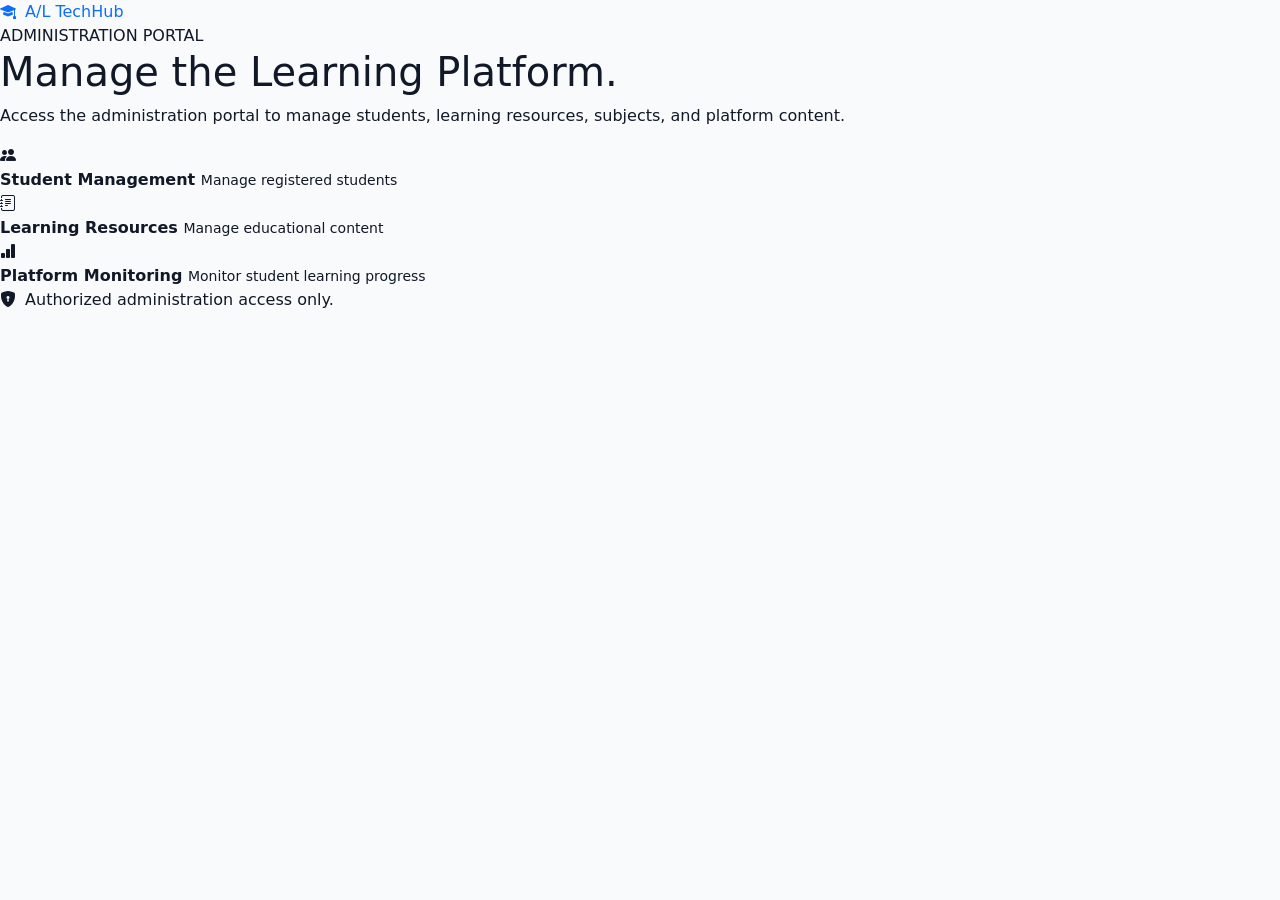
==== admin-login.html @ df9c9b42 "Add admin login page" ====
<!DOCTYPE html>
<html lang="en">

<head>

    <meta charset="UTF-8">

    <meta
        name="viewport"
        content="width=device-width, initial-scale=1.0"
    >

    <title>Administration Login | A/L TechHub</title>


    <!-- Bootstrap -->
    <link
        href="https://cdn.jsdelivr.net/npm/bootstrap@5.3.0/dist/css/bootstrap.min.css"
        rel="stylesheet"
    >


    <!-- Bootstrap Icons -->
    <link
        href="https://cdn.jsdelivr.net/npm/bootstrap-icons@1.10.0/font/bootstrap-icons.css"
        rel="stylesheet"
    >


    <!-- Main CSS -->
    <link rel="stylesheet" href="css/style.css">

</head>


<body class="admin-login-page">


    <!-- =========================================
         MAIN WRAPPER
    ========================================== -->

    <div class="admin-login-wrapper">


        <!-- =========================================
             LEFT SIDE
        ========================================== -->

        <div class="admin-login-sidebar">

            <div class="admin-sidebar-content">


                <!-- Logo -->

                <a
                    href="index.html"
                    class="admin-logo text-decoration-none"
                >

                    <i class="bi bi-mortarboard-fill me-1"></i>

                    A/L TechHub

                </a>


                <!-- Main Content -->

                <div class="admin-sidebar-main">

                    <span class="admin-sidebar-label">
                        ADMINISTRATION PORTAL
                    </span>


                    <h1>
                        Manage the
                        <span>Learning Platform.</span>
                    </h1>


                    <p>
                        Access the administration portal to manage
                        students, learning resources, subjects,
                        and platform content.
                    </p>


                    <!-- Admin Features -->

                    <div class="admin-benefits">


                        <div class="admin-benefit">

                            <div class="admin-benefit-icon">

                                <i class="bi bi-people-fill"></i>

                            </div>

                            <div>

                                <strong>
                                    Student Management
                                </strong>

                                <small>
                                    Manage registered students
                                </small>

                            </div>

                        </div>


                        <div class="admin-benefit">

                            <div class="admin-benefit-icon">

                                <i class="bi bi-journal-text"></i>

                            </div>

                            <div>

                                <strong>
                                    Learning Resources
                                </strong>

                                <small>
                                    Manage educational content
                                </small>

                            </div>

                        </div>


                        <div class="admin-benefit">

                            <div class="admin-benefit-icon">

                                <i class="bi bi-bar-chart-fill"></i>

                            </div>

                            <div>

                                <strong>
                                    Platform Monitoring
                                </strong>

                                <small>
                                    Monitor student learning progress
                                </small>

                            </div>

                        </div>


                    </div>

                </div>


                <!-- Footer -->

                <div class="admin-sidebar-footer">

                    <i class="bi bi-shield-lock-fill me-1"></i>

                    Authorized administration access only.

                </div>

            </div>

        </div>
---- css/style.css ----
.login-page {
    margin: 0;
    background: #F8FAFC;
    color: #111827;
    overflow: hidden;
}


/* Main Wrapper */

.login-wrapper {
    display: flex;
    width: 100%;
    height: 100vh;
}


.login-sidebar {
    width: 40%;
    min-width: 380px;

    background: linear-gradient(
        145deg,
        #0F172A 0%,
        #172554 55%,
        #1D4ED8 100%
    );

    color: #FFFFFF;
    position: relative;
    overflow: hidden;
}




.login-sidebar::after {
    content: "";

    position: absolute;

    width: 350px;
    height: 350px;

    border-radius: 50%;

    background: rgba(45, 212, 191, 0.12);

    right: -150px;
    bottom: -120px;
}




.login-sidebar-content {
    height: 100%;
    padding: 45px;

    display: flex;
    flex-direction: column;

    position: relative;
    z-index: 2;
}




.login-logo {
    color: #FFFFFF;
    font-size: 1.35rem;
    font-weight: 700;
}

.login-logo i {
    color: #2DD4BF;
}




.login-sidebar-main {
    margin-top: 100px;
    max-width: 500px;
}


.login-sidebar-label {
    display: inline-block;

    color: #2DD4BF;

    font-size: 0.75rem;
    font-weight: 700;

    letter-spacing: 1.5px;

    margin-bottom: 15px;
}


.login-sidebar-main h1 {
    font-size: 3rem;
    font-weight: 800;

    line-height: 1.15;

    margin-bottom: 20px;
}


.login-sidebar-main h1 span {
    color: #60A5FA;
}


.login-sidebar-main p {
    color: #CBD5E1;

    line-height: 1.7;

    max-width: 450px;
}


.login-benefits {
    margin-top: 45px;
}


.login-benefit {
    display: flex;
    align-items: center;

    gap: 15px;

    margin-bottom: 20px;
}


.login-benefit-icon {
    width: 42px;
    height: 42px;

    border-radius: 12px;

    background: rgba(255, 255, 255, 0.1);

    display: flex;
    align-items: center;
    justify-content: center;

    color: #2DD4BF;

    font-size: 1.1rem;
}


.login-benefit strong {
    display: block;
    font-size: 0.9rem;
}


.login-benefit small {
    display: block;

    color: #94A3B8;

    margin-top: 2px;
}



.login-sidebar-footer {
    margin-top: auto;

    color: #94A3B8;

    font-size: 0.8rem;
}



.login-content {
    width: 60%;
    height: 100vh;

    overflow-y: auto;

    background: #F8FAFC;
}



.login-form-container {
    max-width: 620px;

    margin: 0 auto;

    padding: 50px;
}


.login-top {
    display: flex;
    justify-content: flex-end;

    gap: 6px;

    margin-bottom: 70px;

    color: #64748B;

    font-size: 0.85rem;
}


.login-register-link {
    color: #2563EB;

    font-weight: 700;

    text-decoration: none;
}


.login-register-link:hover {
    color: #1D4ED8;
    text-decoration: underline;
}


.login-heading {
    margin-bottom: 35px;
}


.login-label {
    color: #14B8A6;

    font-size: 0.75rem;

    font-weight: 700;

    letter-spacing: 1.5px;
}


.login-heading h2 {
    font-size: 2.2rem;

    font-weight: 800;

    margin-top: 8px;
    margin-bottom: 8px;
}


.login-heading p {
    color: #64748B;

    margin-bottom: 0;
}


.login-form-card {
    background: #FFFFFF;

    border: 1px solid #E2E8F0;

    border-radius: 18px;

    padding: 30px;

    box-shadow:
        0 4px 15px rgba(15, 23, 42, 0.04);
}


.login-form-card .form-control {
    border-color: #CBD5E1;

    padding: 11px 12px;
}


.login-form-card .input-group-text {
    background: #FFFFFF;

    border-color: #CBD5E1;

    color: #64748B;
}


.login-form-card .form-control:focus {
    border-color: #2563EB;

    box-shadow:
        0 0 0 0.2rem rgba(37, 99, 235, 0.12);
}


.login-form-card .password-toggle {
    cursor: pointer;
}


.login-form-card .password-toggle:hover {
    color: #2563EB;

    background: #EFF6FF;
}


.login-forgot-link {
    color: #2563EB;

    font-size: 0.85rem;

    text-decoration: none;
}


.login-forgot-link:hover {
    color: #1D4ED8;

    text-decoration: underline;
}


.btn-login-new {
    background: #2563EB;

    border: 1px solid #2563EB;

    color: #FFFFFF;

    padding: 12px;

    border-radius: 10px;

    font-weight: 700;
}


.btn-login-new:hover {
    background: #1D4ED8;

    border-color: #1D4ED8;

    color: #FFFFFF;
}



.login-redirect-new {
    margin-top: 25px;

    padding: 14px;

    text-align: center;

    background: #F8FAFC;

    border: 1px solid #DBEAFE;

    border-radius: 12px;

    color: #64748B;

    font-size: 0.85rem;
}


.login-link {
    color: #2563EB;

    font-weight: 700;

    text-decoration: none;

    margin-left: 5px;
}


.login-link:hover {
    color: #1E3A8A;

    text-decoration: underline;
}


.admin-link {
    color: #64748B;

    font-size: 0.85rem;

    text-decoration: none;
}


.admin-link:hover {
    color: #2563EB;
}

/* =========================================
   STUDENT DASHBOARD
   LOGIN / REGISTER THEME
========================================= */


/* =========================================
   DASHBOARD PAGE
========================================= */

body {
    background-color: #F8FAFC;
    color: #111827;
}


/* =========================================
   NAVIGATION BAR
========================================= */

.dashboard-navbar {
    background-color: #FFFFFF !important;

    border-bottom: 1px solid #E2E8F0;

    box-shadow:
        0 2px 10px rgba(15, 23, 42, 0.05);
}


/* Brand */

.dashboard-brand {
    color: #2563EB !important;

    font-size: 1.2rem;

    font-weight: 700;

    transition: color 0.2s ease;
}

.dashboard-brand i {
    color: #14B8A6;
}

.dashboard-brand:hover {
    color: #1E3A8A !important;
}


/* Navigation Links */

.dashboard-nav-link {
    color: #4B5563 !important;

    font-weight: 500;

    transition: color 0.2s ease;
}

.dashboard-nav-link:hover {
    color: #2563EB !important;
}

.dashboard-nav-link.active {
    color: #2563EB !important;

    font-weight: 700;
}


/* User Account */

.dashboard-user {
    color: #64748B;
}

.dashboard-user i {
    color: #14B8A6;
}


/* Logout Button */

.dashboard-navbar .btn-outline-primary {
    border-color: #2563EB;

    color: #2563EB;

    border-radius: 8px;

    font-weight: 600;
}

.dashboard-navbar .btn-outline-primary:hover {
    background-color: #2563EB;

    border-color: #2563EB;

    color: #FFFFFF;
}


/* =========================================
   WELCOME CARD
========================================= */

.welcome-card {
    background:
        linear-gradient(
            135deg,
            #EFF6FF 0%,
            #FFFFFF 70%
        );

    border: 1px solid #DBEAFE;

    border-radius: 18px !important;

    box-shadow:
        0 4px 15px rgba(15, 23, 42, 0.04) !important;
}


 

.dashboard-label {
    color: #14B8A6;

    font-size: 0.75rem;

    font-weight: 700;

    letter-spacing: 1.2px;
}


.welcome-card h4 {
    color: #111827;
}


.welcome-card .btn-outline-primary {
    border-color: #2563EB;

    color: #2563EB;

    font-weight: 600;
}

.welcome-card .btn-outline-primary:hover {
    background-color: #2563EB;

    border-color: #2563EB;

    color: #FFFFFF;
}


.welcome-card .btn-check:checked + .btn-outline-primary {
    background-color: #2563EB;

    border-color: #2563EB;

    color: #FFFFFF;
}

/* =========================================
   MY SUBJECTS
========================================= */

main > .mb-3 h5 {
    color: #111827;
}

main > .mb-3 p {
    color: #64748B !important;
}


/* =========================================
   SUBJECT CARDS
========================================= */

.subject-card {
    background-color: #FFFFFF;

    border: 1px solid #E2E8F0 !important;

    border-radius: 18px !important;

    overflow: hidden;

    box-shadow:
        0 4px 15px rgba(15, 23, 42, 0.04);

    transition:
        transform 0.2s ease,
        box-shadow 0.2s ease,
        border-color 0.2s ease;
}


.subject-card:hover {
    transform: translateY(-4px);

    border-color: #BFDBFE !important;

    box-shadow:
        0 10px 25px rgba(37, 99, 235, 0.10);
}


/* =========================================
   SUBJECT HEADER
========================================= */

.subject-header {
    background:
        linear-gradient(
            135deg,
            #0F172A 0%,
            #172554 55%,
            #2563EB 100%
        );

    color: #FFFFFF;

    padding: 1.5rem;
}


/* Subject Badge */

.subject-badge {
    background-color: rgba(45, 212, 191, 0.15);

    color: #5EEAD4;

    border: 1px solid rgba(45, 212, 191, 0.25);

    padding: 0.4rem 0.7rem;

    border-radius: 50px;

    font-size: 0.7rem;

    font-weight: 700;
}


/* Subject Title */

.subject-header h5 {
    color: #FFFFFF;

    line-height: 1.4;
}


/* =========================================
   SUBJECT CARD BODY
========================================= */

.subject-card .card-body {
    background-color: #FFFFFF;

    padding: 1.5rem !important;
}


/* Description */

.subject-card .card-body p {
    color: #64748B !important;

    line-height: 1.6;
}


/* =========================================
   PROGRESS
========================================= */

.subject-card .text-muted {
    color: #64748B !important;
}


.subject-card .progress {
    background-color: #E2E8F0;

    border-radius: 50px;

    overflow: hidden;
}


/* Progress Bar */

.dashboard-progress {
    background:
        linear-gradient(
            90deg,
            #2563EB,
            #14B8A6
        );

    border-radius: 50px;

    font-weight: 600;
}


/* =========================================
   VIEW UNITS BUTTON
========================================= */

.btn-dashboard {
    background-color: #2563EB;

    border: 1px solid #2563EB;

    color: #FFFFFF;

    padding: 10px 14px;

    border-radius: 10px;

    font-weight: 700;

    transition:
        background-color 0.2s ease,
        border-color 0.2s ease,
        transform 0.2s ease;
}


.btn-dashboard:hover {
    background-color: #1D4ED8;

    border-color: #1D4ED8;

    color: #FFFFFF;

    transform: translateY(-1px);
}


/* =========================================
   OVERALL PROGRESS
========================================= */

.progress-section .card {
    background-color: #FFFFFF;

    border: 1px solid #E2E8F0 !important;

    border-radius: 18px !important;

    box-shadow:
        0 4px 15px rgba(15, 23, 42, 0.04) !important;
}


.progress-icon {
    color: #14B8A6;

    font-size: 1.4rem;
}


/* Overall Progress Bar */

.progress-section .progress {
    background-color: #E2E8F0;

    border-radius: 50px;

    overflow: hidden;
}

/* =========================================
   QUIZ ITEM
========================================= */

.quiz-item {
    display: flex;

    align-items: center;

    justify-content: space-between;

    gap: 20px;

    padding: 15px;

    margin-top: 10px;

    background-color: #F0FDFA;

    border: 1px solid #CCFBF1;

    border-radius: 12px;
}


.quiz-icon {
    width: 42px;

    height: 42px;

    min-width: 42px;

    display: flex;

    align-items: center;

    justify-content: center;

    border-radius: 12px;

    background-color: #CCFBF1;

    color: #0F766E;
}


/* =========================================
   QUIZ BUTTON
========================================= */

.btn-units-quiz {
    background-color: #0F766E;

    border-color: #0F766E;

    color: #FFFFFF;

    font-weight: 600;
}


.btn-units-quiz:hover {
    background-color: #115E59;

    border-color: #115E59;

    color: #FFFFFF;
}


/* =========================================
   COMING SOON
========================================= */

.coming-soon {
    text-align: center;

    padding: 30px;

    background-color: #F8FAFC;

    border-radius: 12px;
}


.coming-soon > i {
    font-size: 2rem;

    color: #2563EB;
}


/* =========================================
   RESPONSIVE
========================================= */

@media (max-width: 767px) {

    .lesson-item,
    .quiz-item {
        align-items: flex-start;

        flex-direction: column;
    }


    .lesson-actions {
        width: 100%;
    }


    .lesson-actions .btn {
        flex: 1;
    }


    .quiz-item .btn {
        width: 100%;
    }


    .units-header {
        padding: 20px !important;
    }

}


@media (max-width: 575px) {

    .units-accordion-item .accordion-button {
        padding: 15px;
    }


    .units-accordion-item .accordion-body {
        padding: 5px 12px 15px;
    }


    .lesson-info {
        align-items: flex-start;
    }


    .lesson-item {
        padding: 15px 5px;
    }

}


/* =========================================
   QUIZ / UNIT ASSESSMENT PAGE
========================================= */

.quiz-page {
    margin: 0;
    background-color: #F8FAFC;
    color: #111827;
}


/* =========================================
   QUIZ HEADER
========================================= */

.quiz-header {
    background-color: #FFFFFF;
    border-bottom: 1px solid #DBEAFE;
    box-shadow: 0 2px 8px rgba(37, 99, 235, 0.06);
    padding: 12px 0;
}


.quiz-header-title {
    color: #2563EB;
    font-weight: 700;
    font-size: 0.95rem;
}


.quiz-header-subtitle {
    color: #64748B;
}


/* =========================================
   TIMER
========================================= */

.quiz-timer {
    background-color: #DBEAFE;
    color: #1E3A8A;

    border: 1px solid #BFDBFE;

    padding: 8px 15px;

    border-radius: 10px;

    font-weight: 700;

    min-width: 90px;

    text-align: center;
}


/* =========================================
   BACK LINK
========================================= */

.quiz-back a {
    color: #2563EB;

    text-decoration: none;

    font-size: 0.9rem;

    font-weight: 600;
}


.quiz-back a:hover {
    color: #1E3A8A;

    text-decoration: underline;
}


/* =========================================
   QUIZ INTRODUCTION
========================================= */

.quiz-introduction {
    background: linear-gradient(
        135deg,
        #EFF6FF 0%,
        #FFFFFF 100%
    );

    border: 1px solid #DBEAFE;

    border-radius: 18px;

    padding: 25px;
}


.quiz-label {
    color: #14B8A6;

    font-size: 0.75rem;

    font-weight: 700;

    letter-spacing: 1.5px;
}


.quiz-introduction h2 {
    font-size: 1.8rem;

    font-weight: 800;

    margin-top: 8px;

    margin-bottom: 8px;
}


.quiz-introduction p {
    color: #64748B;

    margin-bottom: 0;
}


/* =========================================
   QUIZ CARD
========================================= */

.quiz-card {
    background-color: #FFFFFF;

    border: 1px solid #E2E8F0;

    border-radius: 18px;

    padding: 25px;

    box-shadow:
        0 4px 15px rgba(15, 23, 42, 0.04);
}


/* =========================================
   QUESTION HEADER
========================================= */

.quiz-card-header {
    display: flex;

    justify-content: space-between;

    align-items: center;

    margin-bottom: 20px;
}


.quiz-question-number {
    background-color: #DBEAFE;

    color: #1E3A8A;

    padding: 6px 10px;

    border-radius: 8px;

    font-size: 0.75rem;

    font-weight: 700;
}


.quiz-mark {
    color: #64748B;

    font-size: 0.8rem;

    font-weight: 600;
}


/* =========================================
   QUESTION
========================================= */

.quiz-question {
    font-weight: 700;

    line-height: 1.5;

    margin-bottom: 20px;
}


/* =========================================
   ANSWER OPTIONS
========================================= */

.quiz-option {
    display: flex;

    align-items: center;

    gap: 12px;

    width: 100%;

    padding: 14px 16px;

    margin-bottom: 10px;

    background-color: #FFFFFF;

    border: 1px solid #E2E8F0;

    border-radius: 10px;

    cursor: pointer;

    transition:
        background-color 0.2s ease,
        border-color 0.2s ease,
        transform 0.2s ease;
}


.quiz-option:hover {
    background-color: #EFF6FF;

    border-color: #93C5FD;

    transform: translateX(2px);
}


/* Radio Button */

.quiz-option input {
    accent-color: #2563EB;

    width: 17px;

    height: 17px;

    flex-shrink: 0;
}


/* Selected Option */

.quiz-option:has(input:checked) {
    background-color: #EFF6FF;

    border-color: #2563EB;

    color: #1E3A8A;

    font-weight: 600;
}


/* =========================================
   SUBMIT BUTTON
========================================= */

.quiz-submit {
    width: 100%;

    background-color: #2563EB;

    border: 1px solid #2563EB;

    color: #FFFFFF;

    padding: 13px;

    border-radius: 10px;

    font-weight: 700;

    font-size: 1rem;

    transition:
        background-color 0.2s ease,
        border-color 0.2s ease,
        transform 0.2s ease;
}


.quiz-submit:hover {
    background-color: #1E3A8A;

    border-color: #1E3A8A;

    color: #FFFFFF;

    transform: translateY(-1px);
}


/* =========================================
   MOBILE
========================================= */

@media (max-width: 576px) {

    .quiz-header {
        padding: 10px 0;
    }


    .quiz-header-title {
        font-size: 0.85rem;
    }


    .quiz-header-subtitle {
        font-size: 0.7rem;
    }


    .quiz-timer {
        padding: 7px 10px;

        min-width: 75px;

        font-size: 0.8rem;
    }


    .quiz-introduction {
        padding: 20px;
    }


    .quiz-introduction h2 {
        font-size: 1.5rem;
    }


    .quiz-card {
        padding: 20px;
    }


    .quiz-question {
        font-size: 1rem;
    }


    .quiz-option {
        padding: 12px;
    }

}


/* =========================================
   QUIZ RESULTS PAGE
========================================= */

.quiz-result-page {
    margin: 0;
    background-color: #F8FAFC;
    color: #111827;
}

/* =========================================
   RESULT CARD
========================================= */

.result-card {
    background: #FFFFFF;

    border: 1px solid #E2E8F0;

    border-radius: 20px;

    padding: 40px 35px;

    box-shadow:
        0 4px 15px rgba(15, 23, 42, 0.04);
}


/* =========================================
   RESULT ICON
========================================= */

.result-icon {
    width: 75px;
    height: 75px;

    margin: 0 auto 20px;

    border-radius: 50%;

    display: flex;
    align-items: center;
    justify-content: center;

    background-color: #DBEAFE;

    color: #2563EB;

    font-size: 2rem;
}


/* =========================================
   RESULT HEADING
========================================= */

.result-label {
    color: #14B8A6;

    font-size: 0.75rem;

    font-weight: 700;

    letter-spacing: 1.5px;
}


.result-title {
    font-size: 2rem;

    font-weight: 800;

    margin-top: 8px;

    margin-bottom: 8px;
}


.result-description {
    color: #64748B;

    font-size: 0.9rem;

    margin-bottom: 0;
}


/* =========================================
   SCORE BOX
========================================= */

.result-score-box {
    background: linear-gradient(
        135deg,
        #EFF6FF 0%,
        #FFFFFF 100%
    );

    border: 1px solid #DBEAFE;

    border-radius: 15px;

    padding: 22px;

    margin: 25px 0;
}


.result-score-label {
    display: block;

    color: #64748B;

    font-size: 0.8rem;

    margin-bottom: 5px;
}


.result-score {
    color: #2563EB;

    font-size: 3.5rem;

    font-weight: 800;

    line-height: 1.1;
}


.result-status {
    display: inline-block;

    margin-top: 8px;

    padding: 6px 12px;

    background-color: #CCFBF1;

    color: #0F766E;

    border-radius: 50px;

    font-size: 0.8rem;

    font-weight: 700;
}


/* =========================================
   RESULT BUTTONS
========================================= */

.result-actions {
    display: flex;

    justify-content: center;

    gap: 12px;
}


.btn-result-primary {
    display: inline-block;

    background-color: #2563EB;

    border: 1px solid #2563EB;

    color: #FFFFFF;

    padding: 10px 18px;

    border-radius: 10px;

    text-decoration: none;

    font-weight: 700;

    transition: 0.2s ease;
}


.btn-result-primary:hover {
    background-color: #1E3A8A;

    border-color: #1E3A8A;

    color: #FFFFFF;

    transform: translateY(-1px);
}


.btn-result-outline {
    display: inline-block;

    background-color: #FFFFFF;

    border: 1px solid #2563EB;

    color: #2563EB;

    padding: 10px 18px;

    border-radius: 10px;

    text-decoration: none;

    font-weight: 700;

    transition: 0.2s ease;
}


.btn-result-outline:hover {
    background-color: #EFF6FF;

    color: #1E3A8A;

    border-color: #1E3A8A;

    transform: translateY(-1px);
}


/* =========================================
   ANSWER CARD
========================================= */

.answer-card {
    background-color: #FFFFFF;

    border: 1px solid #E2E8F0;

    border-radius: 18px;

    padding: 25px;

    box-shadow:
        0 4px 15px rgba(15, 23, 42, 0.04);
}


/* =========================================
   ANSWER HEADING
========================================= */

.answer-heading {
    display: flex;

    align-items: center;

    gap: 12px;

    padding-bottom: 18px;

    margin-bottom: 20px;

    border-bottom: 1px solid #E2E8F0;
}


.answer-heading-icon {
    width: 42px;
    height: 42px;

    border-radius: 10px;

    background-color: #EFF6FF;

    color: #2563EB;

    display: flex;

    align-items: center;

    justify-content: center;

    font-size: 1.1rem;
}


.answer-heading h5 {
    margin: 0;

    font-weight: 700;
}


.answer-heading p {
    color: #64748B;

    font-size: 0.78rem;

    margin: 3px 0 0;
}


/* =========================================
   ANSWER ITEM
========================================= */

.answer-item {
    padding: 18px;

    border-radius: 12px;

    margin-bottom: 12px;

    border: 1px solid;
}


.answer-item:last-child {
    margin-bottom: 0;
}


.correct-answer {
    background-color: #F0FDFA;

    border-color: #99F6E4;
}


/* =========================================
   ANSWER ITEM HEADER
========================================= */

.answer-item-top {
    display: flex;

    justify-content: space-between;

    align-items: center;

    margin-bottom: 10px;
}


.answer-question-number {
    color: #374151;

    font-size: 0.8rem;

    font-weight: 700;
}


.answer-correct {
    color: #0F766E;

    font-size: 0.75rem;

    font-weight: 700;
}


/* =========================================
   ANSWER QUESTION
========================================= */

.answer-question {
    color: #111827;

    font-size: 0.9rem;

    font-weight: 600;

    margin-bottom: 12px;
}


/* =========================================
   CORRECT CHOICE
========================================= */

.answer-choice {
    display: flex;

    align-items: center;

    gap: 8px;

    background-color: #FFFFFF;

    border: 1px solid #CCFBF1;

    border-radius: 8px;

    padding: 9px 12px;

    color: #0F766E;

    font-size: 0.85rem;

    font-weight: 600;
}


.answer-choice i {
    font-size: 1rem;
}


/* =========================================
   MOBILE
========================================= */

@media (max-width: 576px) {

    .result-card {
        padding: 30px 20px;
    }


    .result-title {
        font-size: 1.6rem;
    }


    .result-score {
        font-size: 3rem;
    }


    .result-actions {
        flex-direction: column;
    }


    .btn-result-primary,
    .btn-result-outline {
        width: 100%;

        text-align: center;
    }


    .answer-card {
        padding: 20px;
    }


    .answer-item {
        padding: 15px;
    }

}

/* =========================================
   RESPONSIVE
========================================= */

@media (max-width: 991px) {

    .login-wrapper {
        display: block;

        height: auto;
    }


    .login-sidebar {
        width: 100%;

        min-width: 0;

        min-height: auto;
    }


    .login-sidebar-content {
        padding: 30px;
    }


    .login-sidebar-main {
        margin-top: 50px;
    }


    .login-sidebar-main h1 {
        font-size: 2.3rem;
    }


    .login-benefits {
        margin-top: 30px;
    }


    .login-sidebar-footer {
        margin-top: 25px;
    }


    .login-content {
        width: 100%;

        height: auto;

        overflow: visible;
    }


    .login-form-container {
        max-width: 620px;

        padding: 35px 25px 50px;
    }

}


@media (max-width: 576px) {

    .login-sidebar-main h1 {
        font-size: 2rem;
    }


    .login-form-container {
        padding: 25px 15px 40px;
    }


    .login-form-card {
        padding: 20px;
    }


    .login-top {
        margin-bottom: 40px;
    }

}

.login-image img {
    width: 100%;
    height: 180px;
    object-fit: cover;
    border-radius: 15px;
    margin-bottom: 20px;
}
/* =========================================
   DASHBOARD RESPONSIVE
========================================= */

@media (max-width: 991.98px) {

    .dashboard-navbar .d-flex {
        margin-top: 15px;

        padding-bottom: 10px;
    }

    .dashboard-user {
        margin-right: 5px;
    }

}


@media (max-width: 575.98px) {

    .welcome-card {
        padding: 1.25rem !important;
    }

    .subject-header {
        padding: 1.25rem;
    }

    .subject-card .card-body {
        padding: 1.25rem !important;
    }

}

/* =========================================
   Home Page
   ========================================= */


/* Navbar */
.home-navbar {
    border-bottom: 1px solid #DBEAFE;
    box-shadow: 0 2px 8px rgba(37, 99, 235, 0.06);
}

.home-brand {
    color: #2563EB !important;
}

.home-brand:hover {
    color: #1E3A8A !important;
}

.home-nav-link {
    color: #4B5563 !important;
    font-weight: 500;
}

.home-nav-link:hover,
.home-nav-link.active {
    color: #2563EB !important;
}


/* Primary Button */
.btn-home-primary {
    background-color: #2563EB;
    border-color: #2563EB;
    color: #FFFFFF;
}

.btn-home-primary:hover {
    background-color: #1E3A8A;
    border-color: #1E3A8A;
    color: #FFFFFF;
}


/* Hero */
.home-hero {
    background: linear-gradient(135deg, #EFF6FF 0%, #FFFFFF 100%);
    border-bottom: 1px solid #DBEAFE;
}

.hero-highlight {
    color: #2563EB;
}


/* Data Saver Badge */
.data-saver-badge {
    background-color: #CCFBF1;
    color: #0F766E;
    padding: 0.6rem 0.9rem;
}


/* Data Saver Card */
.data-saver-card {
    background-color: #FFFFFF;
    border: 1px solid #DBEAFE;
    border-radius: 1.25rem;
    padding: 2rem;
}

.data-saver-icon {
    width: 60px;
    height: 60px;
    display: flex;
    align-items: center;
    justify-content: center;
    border-radius: 50%;
    background-color: #CCFBF1;
    color: #0F766E;
    font-size: 1.6rem;
}

.data-saver-item {
    display: flex;
    align-items: center;
    gap: 0.75rem;
    padding: 0.65rem 0;
    color: #374151;
    border-bottom: 1px solid #F3F4F6;
}

.data-saver-item i {
    color: #2563EB;
}

.data-saver-status {
    color: #0F766E;
    font-size: 0.85rem;
    font-weight: 600;
}


/* Light Section */
.home-section-light {
    background-color: #F8FAFC;
}


/* Section Label */
.section-label {
    color: #2563EB;
    font-size: 0.75rem;
    font-weight: 700;
    letter-spacing: 1px;
}


/* Feature Cards */
.feature-card {
    border: 1px solid #E5E7EB !important;
    border-radius: 1rem;
    box-shadow: 0 4px 12px rgba(37, 99, 235, 0.05);
    transition: transform 0.2s ease, box-shadow 0.2s ease;
}

.feature-card:hover {
    transform: translateY(-4px);
    box-shadow: 0 8px 20px rgba(37, 99, 235, 0.10);
}


/* Feature Icons */
.feature-icon {
    width: 52px;
    height: 52px;
    display: flex;
    align-items: center;
    justify-content: center;
    border-radius: 12px;
    font-size: 1.4rem;
}

.blue-icon {
    background-color: #DBEAFE;
    color: #2563EB;
}

.teal-icon {
    background-color: #CCFBF1;
    color: #0F766E;
}


/* Curriculum Cards */
.curriculum-card {
    background-color: #FFFFFF;
    border: 1px solid #E5E7EB;
    border-radius: 1rem;
    padding: 2rem;
    box-shadow: 0 4px 12px rgba(0, 0, 0, 0.04);
    transition: transform 0.2s ease, box-shadow 0.2s ease;
}

.curriculum-card:hover {
    transform: translateY(-3px);
    box-shadow: 0 8px 18px rgba(37, 99, 235, 0.08);
}


/* Curriculum Badges */
.curriculum-badge {
    display: inline-block;
    padding: 0.45rem 0.8rem;
    border-radius: 50px;
    font-size: 0.75rem;
    font-weight: 700;
}

.blue-badge {
    background-color: #DBEAFE;
    color: #1E3A8A;
}

.teal-badge {
    background-color: #CCFBF1;
    color: #0F766E;
}


/* Footer */
.home-footer {
    background-color: #1F2937;
    color: #D1D5DB;
}



/* =========================================
   HOW A/L TECHHUB WORKS
========================================= */

.home-how-it-works {

    background: #FFFFFF;

}


.how-it-works-card {

    position: relative;

    background: #F8FAFC;

    border: 1px solid #E2E8F0;

    border-radius: 16px;

    padding: 25px;

    text-align: center;

    transition:
        transform 0.2s ease,
        border-color 0.2s ease,
        box-shadow 0.2s ease;

}


.how-it-works-card:hover {

    transform: translateY(-4px);

    border-color: #BFDBFE;

    box-shadow:
        0 8px 20px rgba(37, 99, 235, 0.08);

}


.how-step-number {

    position: absolute;

    top: 15px;

    right: 15px;

    color: #94A3B8;

    font-size: 0.75rem;

    font-weight: 700;

}


.how-step-icon {

    width: 55px;

    height: 55px;

    margin: 0 auto;

    border-radius: 14px;

    display: flex;

    align-items: center;

    justify-content: center;

    font-size: 1.4rem;

}

/* =========================================
   REGISTER PAGE
========================================= */

.register-page {
    margin: 0;
    background: #f8fafc;
    color: #111827;
    overflow: hidden;
}


/* Main Wrapper */

.register-wrapper {
    display: flex;
    height: 100vh;
    width: 100%;
}


/* =========================================
   LEFT SIDEBAR
========================================= */

.register-sidebar {
    width: 40%;
    min-width: 380px;
    background: linear-gradient(
        145deg,
        #0f172a 0%,
        #172554 55%,
        #1d4ed8 100%
    );
    color: #ffffff;
    position: relative;
    overflow: hidden;
}


/* Decorative circle */

.register-sidebar::after {
    content: "";
    position: absolute;
    width: 350px;
    height: 350px;
    border-radius: 50%;
    background: rgba(45, 212, 191, 0.12);
    right: -150px;
    bottom: -120px;
}


/* Sidebar Content */

.sidebar-content {
    height: 100%;
    padding: 45px;
    display: flex;
    flex-direction: column;
    position: relative;
    z-index: 2;
}


/* Logo */

.register-logo {
    color: #ffffff;
    font-size: 1.35rem;
    font-weight: 700;
}

.register-logo i {
    color: #2dd4bf;
}


/* Sidebar Main */

.sidebar-main {
    margin-top: 90px;
    max-width: 500px;
}

.sidebar-label {
    display: inline-block;
    color: #2dd4bf;
    font-size: 0.75rem;
    font-weight: 700;
    letter-spacing: 1.5px;
    margin-bottom: 15px;
}

.sidebar-main h1 {
    font-size: 3rem;
    font-weight: 800;
    line-height: 1.15;
    margin-bottom: 20px;
}

.sidebar-main h1 span {
    color: #60a5fa;
}

.sidebar-main p {
    color: #cbd5e1;
    line-height: 1.7;
    max-width: 450px;
}


/* Benefits */

.sidebar-benefits {
    margin-top: 45px;
}

.benefit-item {
    display: flex;
    align-items: center;
    gap: 15px;
    margin-bottom: 20px;
}

.benefit-icon {
    width: 42px;
    height: 42px;
    border-radius: 12px;
    background: rgba(255, 255, 255, 0.1);
    display: flex;
    align-items: center;
    justify-content: center;
    color: #2dd4bf;
    font-size: 1.1rem;
}

.benefit-item strong {
    display: block;
    font-size: 0.9rem;
}

.benefit-item small {
    display: block;
    color: #94a3b8;
    margin-top: 2px;
}


/* Sidebar Footer */

.sidebar-footer {
    margin-top: auto;
    color: #94a3b8;
    font-size: 0.8rem;
}


/* =========================================
   RIGHT SCROLLABLE AREA
========================================= */

.register-content {
    width: 60%;
    height: 100vh;
    overflow-y: auto;
    background: #f8fafc;
}


/* Scrollbar */

.register-content::-webkit-scrollbar {
    width: 8px;
}

.register-content::-webkit-scrollbar-track {
    background: #f1f5f9;
}

.register-content::-webkit-scrollbar-thumb {
    background: #cbd5e1;
    border-radius: 10px;
}

.register-content::-webkit-scrollbar-thumb:hover {
    background: #94a3b8;
}


/* Form Container */

.register-form-container {
    max-width: 720px;
    margin: 0 auto;
    padding: 40px 50px 60px;
}


/* Top */

.register-top {
    display: flex;
    justify-content: flex-end;
    gap: 6px;
    margin-bottom: 45px;
}


/* Theme Link */

.theme-link {
    color: #2563eb;
    text-decoration: none;
}

.theme-link:hover {
    color: #1d4ed8;
}


/* Heading */

.register-heading {
    margin-bottom: 35px;
}

.form-label-small {
    color: #14b8a6;
    font-size: 0.75rem;
    font-weight: 700;
    letter-spacing: 1.5px;
}

.register-heading h2 {
    font-size: 2rem;
    font-weight: 800;
    margin-top: 8px;
    margin-bottom: 8px;
}

.register-heading p {
    color: #64748b;
    margin-bottom: 0;
}


/* =========================================
   FORM SECTIONS
========================================= */

.form-section {
    background: #ffffff;
    border: 1px solid #e2e8f0;
    border-radius: 18px;
    padding: 25px;
    margin-bottom: 22px;
    box-shadow: 0 4px 15px rgba(15, 23, 42, 0.04);
}


/* Section Heading */

.section-heading {
    display: flex;
    align-items: center;
    gap: 12px;
    margin-bottom: 22px;
}

.section-heading > i {
    width: 40px;
    height: 40px;
    border-radius: 10px;
    background: #eff6ff;
    color: #2563eb;
    display: flex;
    align-items: center;
    justify-content: center;
}

.section-heading h5 {
    font-weight: 700;
    margin: 0;
}

.section-heading p {
    color: #64748b;
    font-size: 0.78rem;
    margin: 3px 0 0;
}


/* Inputs */

.form-control,
.form-select {
    border-color: #cbd5e1;
    padding: 10px 12px;
}

.input-group-text {
    background: #ffffff;
    border-color: #cbd5e1;
    color: #64748b;
}

.form-control:focus,
.form-select:focus {
    border-color: #2563eb;
    box-shadow: 0 0 0 0.2rem rgba(37, 99, 235, 0.12);
}


/* Password Toggle */

.password-toggle {
    cursor: pointer;
}

.password-toggle:hover {
    color: #2563eb;
    background: #eff6ff;
}

.password-hint {
    color: #94a3b8;
    font-size: 0.75rem;
    margin-top: 5px;
}


/* Subject */

.subject-option {
    position: relative;
}

.subject-tag {
    position: absolute;
    right: 10px;
    top: 50%;
    transform: translateY(-50%);
    background: #ccfbf1;
    color: #0f766e;
    border-radius: 20px;
    padding: 4px 10px;
    font-size: 0.7rem;
    font-weight: 700;
}


/* =========================================
   TERMS
========================================= */

.terms-box {
    padding: 15px;
    background: #ffffff;
    border: 1px solid #e2e8f0;
    border-radius: 12px;
    margin-bottom: 20px;
}


/* =========================================
   REGISTER BUTTON
========================================= */

.btn-register {
    background: #2563eb;
    border: 1px solid #2563eb;
    color: #ffffff;
    padding: 12px;
    border-radius: 10px;
}

.btn-register:hover {
    background: #1d4ed8;
    border-color: #1d4ed8;
    color: #ffffff;
}


/* Bottom */

.register-bottom {
    text-align: center;
    margin-top: 25px;
    padding-bottom: 20px;
    color: #64748b;
    font-size: 0.85rem;
}

/* =========================================
   MODAL
========================================= */

.modal-content {
    border: 1px solid #e2e8f0;
}

.modal-header {
    border-bottom: 1px solid #e2e8f0;
}

.modal-title i {
    color: #2563eb;
}


/* =========================================
   RESPONSIVE
========================================= */

@media (max-width: 991px) {

    .register-wrapper {
        display: block;
        height: auto;
    }

    .register-sidebar {
        width: 100%;
        min-width: 0;
        min-height: auto;
    }

    .sidebar-content {
        padding: 30px;
    }

    .sidebar-main {
        margin-top: 50px;
    }

    .sidebar-main h1 {
        font-size: 2.3rem;
    }

    .sidebar-benefits {
        margin-top: 30px;
    }

    .sidebar-footer {
        margin-top: 25px;
    }

    .register-content {
        width: 100%;
        height: auto;
        overflow: visible;
    }

    .register-form-container {
        max-width: 720px;
        padding: 35px 25px 50px;
    }

}


@media (max-width: 576px) {

    .sidebar-main h1 {
        font-size: 2rem;
    }

    .register-form-container {
        padding: 25px 15px 40px;
    }

    .form-section {
        padding: 20px;
    }

    .register-top {
        margin-bottom: 30px;
    }

}

/* ==============================
   Register Login Redirect
============================== */

.login-redirect {
    background-color: #F8FAFC;
    border: 1px solid #DBEAFE;
    border-radius: 12px;
    padding: 12px 15px;
}


/* Login Link */

.login-link {
    color: #2563EB;
    font-weight: 700;
    text-decoration: none;
    margin-left: 5px;
    transition: 0.2s ease;
}


.login-link:hover {
    color: #1E3A8A;
    text-decoration: underline;
}

/* =========================================
   HOME PAGE
   LOGIN / REGISTER / DASHBOARD THEME
========================================= */


/* =========================================
   HOME PAGE
========================================= */

.home-page {
    margin: 0;

    background-color: #F8FAFC;

    color: #111827;
}


/* =========================================
   NAVIGATION BAR
========================================= */

.home-navbar {
    background-color: #FFFFFF !important;

    border-bottom: 1px solid #E2E8F0;

    box-shadow:
        0 2px 10px rgba(15, 23, 42, 0.05);
}


.home-brand {
    color: #2563EB !important;

    font-size: 1.2rem;

    font-weight: 700;

    transition: color 0.2s ease;
}


.home-brand i {
    color: #14B8A6;
}


.home-brand:hover {
    color: #1E3A8A !important;
}


.home-nav-link {
    color: #4B5563 !important;

    font-weight: 500;

    transition: color 0.2s ease;
}


.home-nav-link:hover {
    color: #2563EB !important;
}


.home-nav-link.active {
    color: #2563EB !important;

    font-weight: 700;
}


/* =========================================
   HOME BUTTONS
========================================= */

.btn-home-primary {
    background-color: #2563EB;

    border: 1px solid #2563EB;

    color: #FFFFFF;

    border-radius: 10px;

    font-weight: 700;

    transition:
        background-color 0.2s ease,
        border-color 0.2s ease,
        transform 0.2s ease;
}


.btn-home-primary:hover {
    background-color: #1D4ED8;

    border-color: #1D4ED8;

    color: #FFFFFF;

    transform: translateY(-1px);
}


.btn-home-outline {
    background-color: #FFFFFF;

    border: 1px solid #2563EB;

    color: #2563EB;

    border-radius: 10px;

    font-weight: 700;

    transition:
        background-color 0.2s ease,
        color 0.2s ease,
        transform 0.2s ease;
}


.btn-home-outline:hover {
    background-color: #2563EB;

    border-color: #2563EB;

    color: #FFFFFF;

    transform: translateY(-1px);
}


/* =========================================
   HERO SECTION
========================================= */

.home-hero {

    background:
        linear-gradient(
            145deg,
            #0F172A 0%,
            #172554 55%,
            #2563EB 100%
        );

    color: #FFFFFF;

    border-bottom: none;

    position: relative;

    overflow: hidden;
}


/* Decorative background */

.home-hero::after {

    content: "";

    position: absolute;

    width: 350px;

    height: 350px;

    border-radius: 50%;

    background:
        rgba(45, 212, 191, 0.10);

    right: -150px;

    bottom: -150px;

    pointer-events: none;
}


/* Hero Heading */

.home-heading {
    color: #FFFFFF;

    font-size: clamp(
        2.5rem,
        5vw,
        4rem
    );

    font-weight: 800;

    line-height: 1.15;
}


.hero-highlight {
    color: #60A5FA;
}


/* Hero Description */

.home-description {
    color: #CBD5E1;

    max-width: 650px;

    line-height: 1.7;
}

/* =========================================
   DATA SAVER BADGE
========================================= */

.data-saver-badge {

    display: inline-block;

    background-color:
        rgba(45, 212, 191, 0.15);

    color: #5EEAD4;

    border: 1px solid
        rgba(45, 212, 191, 0.25);

    padding: 0.6rem 0.9rem;

    border-radius: 50px;

    font-weight: 700;
}


/* =========================================
   DATA SAVER CARD
========================================= */

.data-saver-card {

    background:
        rgba(255, 255, 255, 0.97);

    border: 1px solid
        rgba(255, 255, 255, 0.25);

    border-radius: 18px;

    padding: 2rem;

    box-shadow:
        0 10px 30px
        rgba(15, 23, 42, 0.20);
}


.data-saver-card h4 {
    color: #111827;
}


.home-card-text {
    color: #64748B;
}


/* =========================================
   DATA SAVER ICON
========================================= */

.data-saver-icon {

    width: 60px;

    height: 60px;

    display: flex;

    align-items: center;

    justify-content: center;

    border-radius: 50%;

    background-color: #CCFBF1;

    color: #0F766E;

    font-size: 1.6rem;
}

/* =========================================
   DATA SAVER ITEMS
========================================= */

.data-saver-item {

    display: flex;

    align-items: center;

    gap: 0.75rem;

    padding: 0.7rem 0;

    color: #374151;

    border-bottom:
        1px solid #F1F5F9;
}


.data-saver-item i {
    color: #2563EB;

    font-size: 1.05rem;
}


/* Status */

.data-saver-status {

    color: #0F766E;

    font-size: 0.85rem;

    font-weight: 700;
}



/* =========================================
   LIGHT SECTION
========================================= */

.home-section-light {
    background-color: #F8FAFC;
}


.home-curriculum {
    background-color: #FFFFFF;
}


/* =========================================
   SECTION HEADINGS
========================================= */

.section-label {

    color: #14B8A6;

    font-size: 0.75rem;

    font-weight: 700;

    letter-spacing: 1.2px;
}


.home-section-title {

    color: #111827;

    font-weight: 800;
}


.home-section-text {

    color: #64748B;

    line-height: 1.7;
}


/* =========================================
   FEATURE CARDS
========================================= */

.feature-card {

    background-color: #FFFFFF;

    border: 1px solid #E2E8F0;

    border-radius: 18px;

    padding: 1.5rem;

    box-shadow:
        0 4px 15px
        rgba(15, 23, 42, 0.04);

    transition:
        transform 0.2s ease,
        box-shadow 0.2s ease,
        border-color 0.2s ease;
}


.feature-card:hover {

    transform:
        translateY(-4px);

    border-color: #BFDBFE;

    box-shadow:
        0 10px 25px
        rgba(37, 99, 235, 0.10);
}


.feature-card h5 {
    color: #111827;

    font-weight: 700;
}


.feature-card p {
    color: #64748B;
}


/* =========================================
   FEATURE ICONS
========================================= */

.feature-icon {

    width: 52px;

    height: 52px;

    display: flex;

    align-items: center;

    justify-content: center;

    border-radius: 12px;

    font-size: 1.4rem;
}


.blue-icon {

    background-color: #DBEAFE;

    color: #2563EB;
}


.teal-icon {

    background-color: #CCFBF1;

    color: #0F766E;
}


/* =========================================
   CURRICULUM CARDS
========================================= */

.curriculum-card {

    background-color: #FFFFFF;

    border: 1px solid #E2E8F0;

    border-radius: 18px;

    padding: 2rem;

    box-shadow:
        0 4px 15px
        rgba(15, 23, 42, 0.04);

    transition:
        transform 0.2s ease,
        box-shadow 0.2s ease,
        border-color 0.2s ease;
}


.curriculum-card:hover {

    transform:
        translateY(-3px);

    border-color: #BFDBFE;

    box-shadow:
        0 10px 22px
        rgba(37, 99, 235, 0.08);
}


.curriculum-card h4 {

    color: #111827;

    font-weight: 700;
}


.curriculum-card p {

    color: #64748B;
}


/* =========================================
   CURRICULUM BADGES
========================================= */

.curriculum-badge {

    display: inline-block;

    padding: 0.45rem 0.8rem;

    border-radius: 50px;

    font-size: 0.75rem;

    font-weight: 700;
}


.blue-badge {

    background-color: #DBEAFE;

    color: #1E3A8A;
}


.teal-badge {

    background-color: #CCFBF1;

    color: #0F766E;
}


/* =========================================
   FOOTER
========================================= */

.home-footer {

    background-color: #0F172A;

    color: #CBD5E1;

    border-top:
        1px solid #172554;
}


.home-footer a {

    color: #93C5FD;

    text-decoration: none;
}


.home-footer a:hover {

    color: #5EEAD4;
}


/* =========================================
   MOBILE RESPONSIVE
========================================= */

@media (max-width: 991.98px) {

    .home-nav-link {
        padding: 0.6rem 0;
    }


    .home-navbar .d-flex {
        padding-bottom: 1rem;
    }


    .home-heading {
        font-size: 2.5rem;
    }

}


@media (max-width: 575.98px) {

    .home-heading {
        font-size: 2.2rem;
    }


    .data-saver-card {
        padding: 1.5rem;
    }


    .home-hero .btn {
        width: 100%;
    }

}

/* =========================================
   CONTACT US PAGE
========================================= */

.contact-page {
    background-color: #F8FAFC;
    color: #111827;
}


/* =========================================
   CONTACT HERO
========================================= */

.contact-hero {
    background: linear-gradient(
        135deg,
        #EFF6FF 0%,
        #FFFFFF 100%
    );

    border-bottom: 1px solid #DBEAFE;

    padding: 70px 20px;
}


.contact-label {
    display: inline-block;

    color: #14B8A6;

    font-size: 0.75rem;

    font-weight: 700;

    letter-spacing: 1.5px;

    margin-bottom: 12px;
}


.contact-hero h1 {
    font-size: 3rem;

    font-weight: 800;

    margin-bottom: 15px;
}


.contact-hero h1 span {
    color: #2563EB;
}


.contact-hero p {
    color: #64748B;

    max-width: 650px;

    margin: 0 auto;

    line-height: 1.7;
}
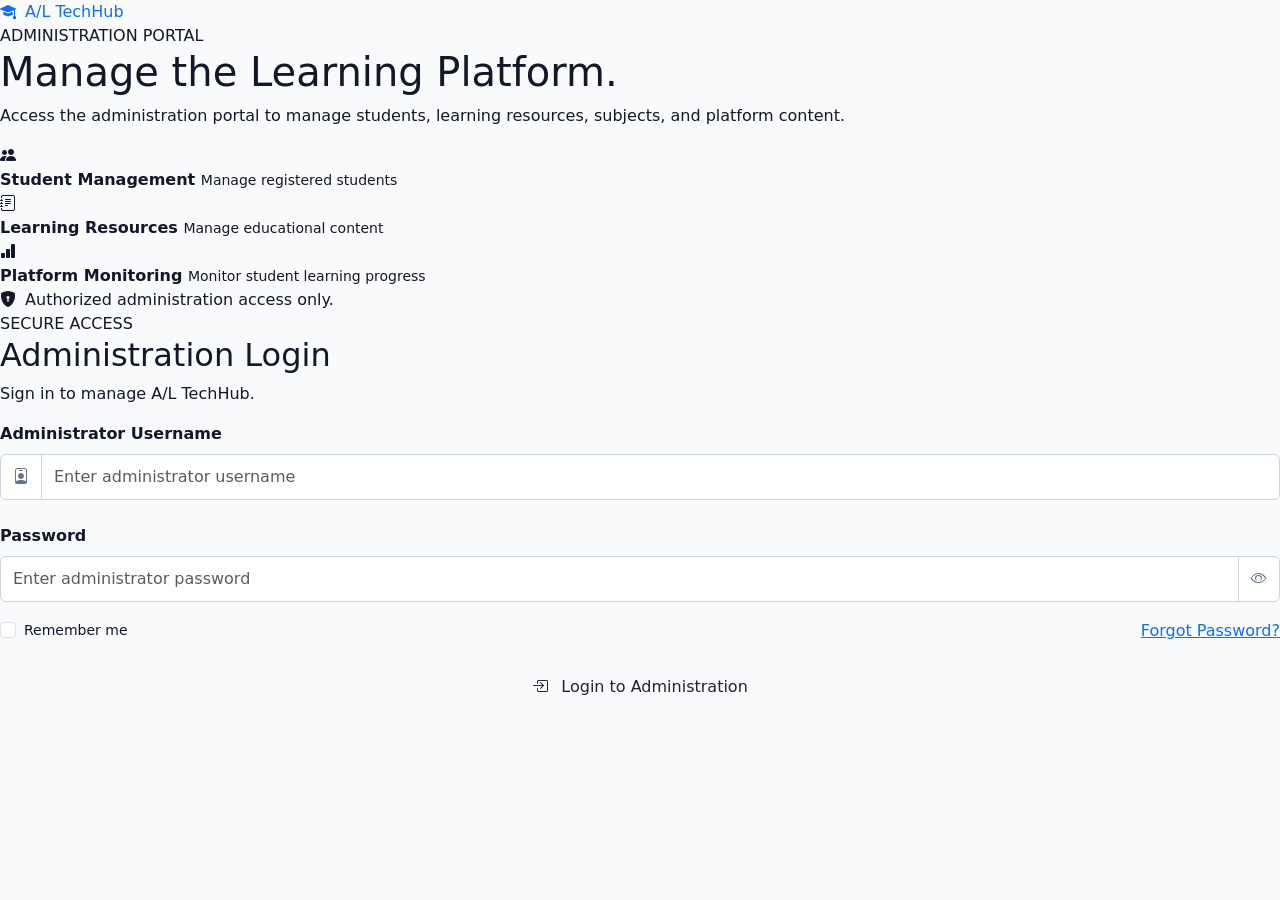
==== commit cdce4ae6: "Add admin login form" ====
--- a/admin-login.html
+++ b/admin-login.html
@@ -179,4 +179,170 @@
 
             </div>
 
-        </div>+        </div>
+
+        <!-- =========================================
+             RIGHT SIDE
+        ========================================== -->
+
+        <div class="admin-login-content">
+
+
+            <div class="admin-login-form-container">
+
+            
+
+                <!-- Heading -->
+
+                <div class="admin-login-heading">
+
+                    <span class="admin-login-label">
+                        SECURE ACCESS
+                    </span>
+
+
+                    <h2>
+                        Administration Login
+                    </h2>
+
+
+                    <p>
+                        Sign in to manage A/L TechHub.
+                    </p>
+
+                </div>
+
+                <!-- =========================================
+                        LOGIN ERROR MESSAGE
+                    ========================================== -->
+
+                    <div
+                        id="loginError"
+                        class="alert alert-danger d-none"
+                        role="alert"
+                    >
+                    </div>
+
+
+
+                <!-- =========================================
+                     LOGIN CARD
+                ========================================== -->
+
+                <div class="admin-login-card">
+
+
+                    <form
+                        action="php/admin_login_process.php"
+                        method="POST"
+                    >
+
+
+                        <!-- Admin Username -->
+
+                        <div class="mb-4">
+
+                            <label
+                                for="adminUsername"
+                                class="form-label fw-semibold"
+                            >
+                                Administrator Username
+                            </label>
+
+
+                            <div class="input-group">
+
+                                <span class="input-group-text">
+
+                                    <i class="bi bi-person-badge"></i>
+
+                                </span>
+
+
+                                <input
+                                    type="text"
+                                    class="form-control"
+                                    id="adminUsername"
+                                    name="username"
+                                    placeholder="Enter administrator username"
+                                    required
+                                >
+
+                            </div>
+
+                        </div>
+
+
+
+                        <div class="mb-3">
+                            <label for="adminPassword" class="form-label fw-bold">
+                                Password
+                            </label>
+
+                            <div class="input-group">
+
+                                <input
+                                    type="password"
+                                    class="form-control"
+                                    id="adminPassword"
+                                    name="password"
+                                    placeholder="Enter administrator password"
+                                    required
+                                >
+
+                                <span
+                                    class="input-group-text password-toggle"
+                                    onclick="togglePassword()"
+                                    style="cursor: pointer;"
+                                >
+                                    <i class="bi bi-eye" id="passwordIcon"></i>
+                                </span>
+
+                            </div>
+                        </div>
+
+
+
+                        <!-- Remember -->
+
+                        <div class="d-flex justify-content-between align-items-center mb-4">
+
+                            <div class="form-check">
+
+                                <input
+                                    class="form-check-input"
+                                    type="checkbox"
+                                    id="rememberAdmin"
+                                    name="remember_me"
+                                >
+
+                                <label
+                                    class="form-check-label small"
+                                    for="rememberAdmin"
+                                >
+                                    Remember me
+                                </label>
+
+                            </div>
+
+
+                            <a href="forgot-admin-password.php" class="admin-forgot-link">
+                                Forgot Password?
+                            </a>
+
+                        </div>
+
+
+
+                        <!-- Login Button -->
+
+                        <button
+                            type="submit"
+                            class="btn btn-admin-login w-100"
+                        >
+
+                            <i class="bi bi-box-arrow-in-right me-2"></i>
+
+                            Login to Administration
+
+                        </button>
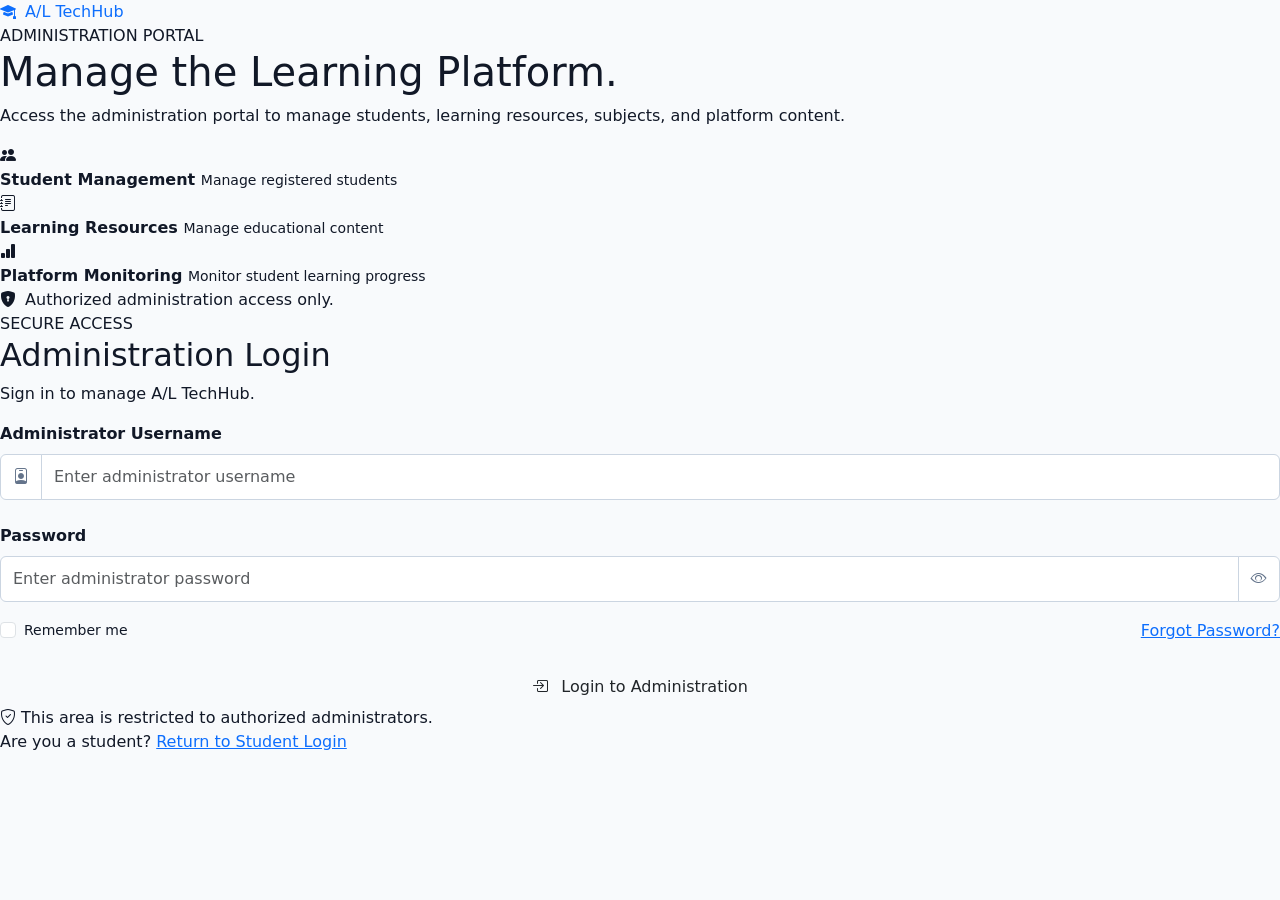
==== commit dc7d87f2: "Improve admin login page layout" ====
--- a/admin-login.html
+++ b/admin-login.html
@@ -345,4 +345,116 @@
 
                             Login to Administration
 
-                        </button>+                        </button>
+
+                        </form>
+
+
+                    <!-- Security Message -->
+
+                    <div class="admin-security-message">
+
+                        <i class="bi bi-shield-check"></i>
+
+                        <span>
+                            This area is restricted to authorized
+                            administrators.
+                        </span>
+
+                    </div>
+
+                </div>
+
+
+
+                <!-- Student Login -->
+
+                <div class="admin-bottom">
+
+                    <span>
+                        Are you a student?
+                    </span>
+
+                    <a href="login.html">
+                        Return to Student Login
+                    </a>
+
+                </div>
+
+
+            </div>
+
+        </div>
+
+    </div>
+
+    <script>
+function togglePassword() {
+
+    const passwordInput = document.getElementById("adminPassword");
+    const passwordIcon = document.getElementById("passwordIcon");
+
+    if (passwordInput.type === "password") {
+
+        passwordInput.type = "text";
+
+        passwordIcon.classList.remove("bi-eye");
+        passwordIcon.classList.add("bi-eye-slash");
+
+    } else {
+
+        passwordInput.type = "password";
+
+        passwordIcon.classList.remove("bi-eye-slash");
+        passwordIcon.classList.add("bi-eye");
+
+    }
+}
+
+// ==========================================
+// DISPLAY LOGIN ERROR MESSAGE
+// ==========================================
+
+const urlParams = new URLSearchParams(
+    window.location.search
+);
+
+const error = urlParams.get("error");
+
+const loginError =
+    document.getElementById("loginError");
+
+
+if (error === "empty") {
+
+    loginError.textContent =
+        "Please enter your username and password.";
+
+    loginError.classList.remove("d-none");
+
+}
+
+
+if (error === "invalid") {
+
+    loginError.textContent =
+        "Invalid administrator username or password.";
+
+    loginError.classList.remove("d-none");
+
+}
+
+
+if (error === "unauthorized") {
+
+    loginError.textContent =
+        "You are not authorized to access the administration portal.";
+
+    loginError.classList.remove("d-none");
+
+}
+</script>
+
+</body>
+
+</html>
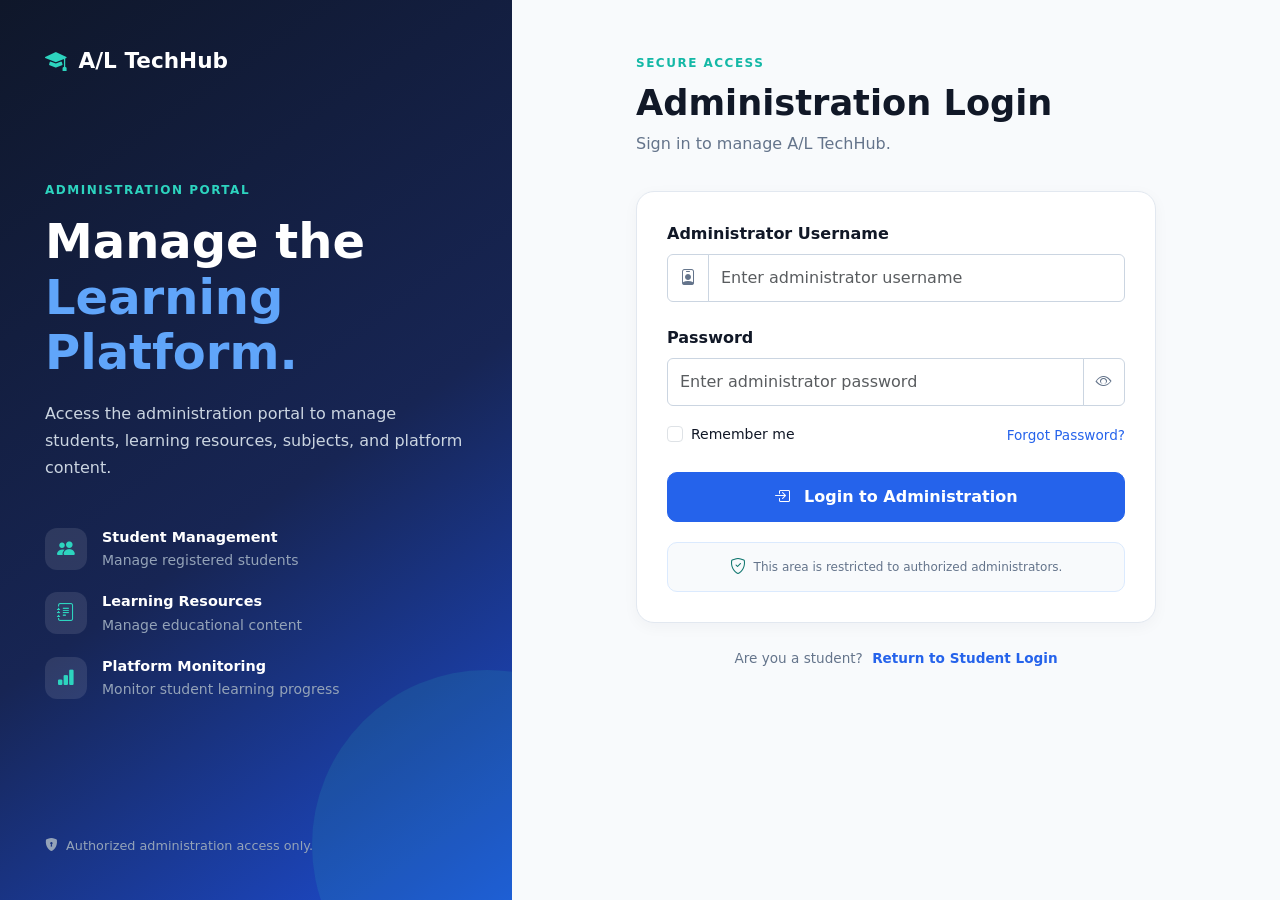
==== commit 75db7a15: "Clean up page" ====
--- a/admin-login.html
+++ b/admin-login.html
@@ -36,17 +36,10 @@
 <body class="admin-login-page">
 
 
-    <!-- =========================================
-         MAIN WRAPPER
-    ========================================== -->
-
     <div class="admin-login-wrapper">
 
 
-        <!-- =========================================
-             LEFT SIDE
-        ========================================== -->
-
+       
         <div class="admin-login-sidebar">
 
             <div class="admin-sidebar-content">
@@ -181,10 +174,7 @@
 
         </div>
 
-        <!-- =========================================
-             RIGHT SIDE
-        ========================================== -->
-
+        
         <div class="admin-login-content">
 
 
@@ -212,10 +202,7 @@
 
                 </div>
 
-                <!-- =========================================
-                        LOGIN ERROR MESSAGE
-                    ========================================== -->
-
+                
                     <div
                         id="loginError"
                         class="alert alert-danger d-none"
@@ -224,10 +211,6 @@
                     </div>
 
 
-
-                <!-- =========================================
-                     LOGIN CARD
-                ========================================== -->
 
                 <div class="admin-login-card">
 
@@ -411,9 +394,6 @@
     }
 }
 
-// ==========================================
-// DISPLAY LOGIN ERROR MESSAGE
-// ==========================================
 
 const urlParams = new URLSearchParams(
     window.location.search
--- a/css/style.css
+++ b/css/style.css
@@ -407,15 +407,7 @@
     color: #2563EB;
 }
 
-/* =========================================
-   STUDENT DASHBOARD
-   LOGIN / REGISTER THEME
-========================================= */
-
-
-/* =========================================
-   DASHBOARD PAGE
-========================================= */
+
 
 body {
     background-color: #F8FAFC;
@@ -423,9 +415,6 @@
 }
 
 
-/* =========================================
-   NAVIGATION BAR
-========================================= */
 
 .dashboard-navbar {
     background-color: #FFFFFF !important;
@@ -510,10 +499,6 @@
     color: #FFFFFF;
 }
 
-
-/* =========================================
-   WELCOME CARD
-========================================= */
 
 .welcome-card {
     background:
@@ -575,9 +560,7 @@
     color: #FFFFFF;
 }
 
-/* =========================================
-   MY SUBJECTS
-========================================= */
+
 
 main > .mb-3 h5 {
     color: #111827;
@@ -587,10 +570,6 @@
     color: #64748B !important;
 }
 
-
-/* =========================================
-   SUBJECT CARDS
-========================================= */
 
 .subject-card {
     background-color: #FFFFFF;
@@ -621,9 +600,6 @@
 }
 
 
-/* =========================================
-   SUBJECT HEADER
-========================================= */
 
 .subject-header {
     background:
@@ -668,9 +644,6 @@
 }
 
 
-/* =========================================
-   SUBJECT CARD BODY
-========================================= */
 
 .subject-card .card-body {
     background-color: #FFFFFF;
@@ -688,9 +661,6 @@
 }
 
 
-/* =========================================
-   PROGRESS
-========================================= */
 
 .subject-card .text-muted {
     color: #64748B !important;
@@ -722,10 +692,6 @@
 }
 
 
-/* =========================================
-   VIEW UNITS BUTTON
-========================================= */
-
 .btn-dashboard {
     background-color: #2563EB;
 
@@ -757,9 +723,6 @@
 }
 
 
-/* =========================================
-   OVERALL PROGRESS
-========================================= */
 
 .progress-section .card {
     background-color: #FFFFFF;
@@ -790,9 +753,6 @@
     overflow: hidden;
 }
 
-/* =========================================
-   QUIZ ITEM
-========================================= */
 
 .quiz-item {
     display: flex;
@@ -836,9 +796,6 @@
 }
 
 
-/* =========================================
-   QUIZ BUTTON
-========================================= */
 
 .btn-units-quiz {
     background-color: #0F766E;
@@ -860,9 +817,6 @@
 }
 
 
-/* =========================================
-   COMING SOON
-========================================= */
 
 .coming-soon {
     text-align: center;
@@ -882,9 +836,6 @@
 }
 
 
-/* =========================================
-   RESPONSIVE
-========================================= */
 
 @media (max-width: 767px) {
 
@@ -941,10 +892,6 @@
 
 }
 
-
-/* =========================================
-   QUIZ / UNIT ASSESSMENT PAGE
-========================================= */
 
 .quiz-page {
     margin: 0;
@@ -952,10 +899,6 @@
     color: #111827;
 }
 
-
-/* =========================================
-   QUIZ HEADER
-========================================= */
 
 .quiz-header {
     background-color: #FFFFFF;
@@ -977,10 +920,6 @@
 }
 
 
-/* =========================================
-   TIMER
-========================================= */
-
 .quiz-timer {
     background-color: #DBEAFE;
     color: #1E3A8A;
@@ -999,9 +938,6 @@
 }
 
 
-/* =========================================
-   BACK LINK
-========================================= */
 
 .quiz-back a {
     color: #2563EB;
@@ -1020,10 +956,6 @@
     text-decoration: underline;
 }
 
-
-/* =========================================
-   QUIZ INTRODUCTION
-========================================= */
 
 .quiz-introduction {
     background: linear-gradient(
@@ -1069,10 +1001,6 @@
 }
 
 
-/* =========================================
-   QUIZ CARD
-========================================= */
-
 .quiz-card {
     background-color: #FFFFFF;
 
@@ -1087,10 +1015,6 @@
 }
 
 
-/* =========================================
-   QUESTION HEADER
-========================================= */
-
 .quiz-card-header {
     display: flex;
 
@@ -1126,9 +1050,6 @@
 }
 
 
-/* =========================================
-   QUESTION
-========================================= */
 
 .quiz-question {
     font-weight: 700;
@@ -1138,10 +1059,6 @@
     margin-bottom: 20px;
 }
 
-
-/* =========================================
-   ANSWER OPTIONS
-========================================= */
 
 .quiz-option {
     display: flex;
@@ -1206,10 +1123,6 @@
 }
 
 
-/* =========================================
-   SUBMIT BUTTON
-========================================= */
-
 .quiz-submit {
     width: 100%;
 
@@ -1245,10 +1158,6 @@
 }
 
 
-/* =========================================
-   MOBILE
-========================================= */
-
 @media (max-width: 576px) {
 
     .quiz-header {
@@ -1302,9 +1211,6 @@
 }
 
 
-/* =========================================
-   QUIZ RESULTS PAGE
-========================================= */
 
 .quiz-result-page {
     margin: 0;
@@ -1312,9 +1218,6 @@
     color: #111827;
 }
 
-/* =========================================
-   RESULT CARD
-========================================= */
 
 .result-card {
     background: #FFFFFF;
@@ -1329,10 +1232,6 @@
         0 4px 15px rgba(15, 23, 42, 0.04);
 }
 
-
-/* =========================================
-   RESULT ICON
-========================================= */
 
 .result-icon {
     width: 75px;
@@ -1354,10 +1253,6 @@
 }
 
 
-/* =========================================
-   RESULT HEADING
-========================================= */
-
 .result-label {
     color: #14B8A6;
 
@@ -1388,10 +1283,6 @@
     margin-bottom: 0;
 }
 
-
-/* =========================================
-   SCORE BOX
-========================================= */
 
 .result-score-box {
     background: linear-gradient(
@@ -1451,10 +1342,6 @@
 }
 
 
-/* =========================================
-   RESULT BUTTONS
-========================================= */
-
 .result-actions {
     display: flex;
 
@@ -1528,10 +1415,6 @@
 }
 
 
-/* =========================================
-   ANSWER CARD
-========================================= */
-
 .answer-card {
     background-color: #FFFFFF;
 
@@ -1545,10 +1428,6 @@
         0 4px 15px rgba(15, 23, 42, 0.04);
 }
 
-
-/* =========================================
-   ANSWER HEADING
-========================================= */
 
 .answer-heading {
     display: flex;
@@ -1601,10 +1480,6 @@
 }
 
 
-/* =========================================
-   ANSWER ITEM
-========================================= */
-
 .answer-item {
     padding: 18px;
 
@@ -1628,10 +1503,6 @@
 }
 
 
-/* =========================================
-   ANSWER ITEM HEADER
-========================================= */
-
 .answer-item-top {
     display: flex;
 
@@ -1661,9 +1532,6 @@
 }
 
 
-/* =========================================
-   ANSWER QUESTION
-========================================= */
 
 .answer-question {
     color: #111827;
@@ -1676,10 +1544,6 @@
 }
 
 
-/* =========================================
-   CORRECT CHOICE
-========================================= */
-
 .answer-choice {
     display: flex;
 
@@ -1708,9 +1572,6 @@
 }
 
 
-/* =========================================
-   MOBILE
-========================================= */
 
 @media (max-width: 576px) {
 
@@ -1753,9 +1614,7 @@
 
 }
 
-/* =========================================
-   RESPONSIVE
-========================================= */
+
 
 @media (max-width: 991px) {
 
@@ -1848,9 +1707,7 @@
     border-radius: 15px;
     margin-bottom: 20px;
 }
-/* =========================================
-   DASHBOARD RESPONSIVE
-========================================= */
+
 
 @media (max-width: 991.98px) {
 
@@ -1883,9 +1740,7 @@
 
 }
 
-/* =========================================
-   Home Page
-   ========================================= */
+
 
 
 /* Navbar */
@@ -2080,11 +1935,6 @@
 }
 
 
-
-/* =========================================
-   HOW A/L TECHHUB WORKS
-========================================= */
-
 .home-how-it-works {
 
     background: #FFFFFF;
@@ -2163,9 +2013,6 @@
 
 }
 
-/* =========================================
-   REGISTER PAGE
-========================================= */
 
 .register-page {
     margin: 0;
@@ -2184,9 +2031,6 @@
 }
 
 
-/* =========================================
-   LEFT SIDEBAR
-========================================= */
 
 .register-sidebar {
     width: 40%;
@@ -2322,10 +2166,6 @@
 }
 
 
-/* =========================================
-   RIGHT SCROLLABLE AREA
-========================================= */
-
 .register-content {
     width: 60%;
     height: 100vh;
@@ -2410,10 +2250,6 @@
     margin-bottom: 0;
 }
 
-
-/* =========================================
-   FORM SECTIONS
-========================================= */
 
 .form-section {
     background: #ffffff;
@@ -2516,10 +2352,6 @@
 }
 
 
-/* =========================================
-   TERMS
-========================================= */
-
 .terms-box {
     padding: 15px;
     background: #ffffff;
@@ -2529,10 +2361,6 @@
 }
 
 
-/* =========================================
-   REGISTER BUTTON
-========================================= */
-
 .btn-register {
     background: #2563eb;
     border: 1px solid #2563eb;
@@ -2558,9 +2386,6 @@
     font-size: 0.85rem;
 }
 
-/* =========================================
-   MODAL
-========================================= */
 
 .modal-content {
     border: 1px solid #e2e8f0;
@@ -2574,10 +2399,6 @@
     color: #2563eb;
 }
 
-
-/* =========================================
-   RESPONSIVE
-========================================= */
 
 @media (max-width: 991px) {
 
@@ -2646,9 +2467,6 @@
 
 }
 
-/* ==============================
-   Register Login Redirect
-============================== */
 
 .login-redirect {
     background-color: #F8FAFC;
@@ -2674,15 +2492,7 @@
     text-decoration: underline;
 }
 
-/* =========================================
-   HOME PAGE
-   LOGIN / REGISTER / DASHBOARD THEME
-========================================= */
-
-
-/* =========================================
-   HOME PAGE
-========================================= */
+
 
 .home-page {
     margin: 0;
@@ -2693,9 +2503,6 @@
 }
 
 
-/* =========================================
-   NAVIGATION BAR
-========================================= */
 
 .home-navbar {
     background-color: #FFFFFF !important;
@@ -2749,9 +2556,6 @@
 }
 
 
-/* =========================================
-   HOME BUTTONS
-========================================= */
 
 .btn-home-primary {
     background-color: #2563EB;
@@ -2811,9 +2615,6 @@
 }
 
 
-/* =========================================
-   HERO SECTION
-========================================= */
 
 .home-hero {
 
@@ -2892,9 +2693,6 @@
     line-height: 1.7;
 }
 
-/* =========================================
-   DATA SAVER BADGE
-========================================= */
 
 .data-saver-badge {
 
@@ -2914,11 +2712,6 @@
 
     font-weight: 700;
 }
-
-
-/* =========================================
-   DATA SAVER CARD
-========================================= */
 
 .data-saver-card {
 
@@ -2948,10 +2741,6 @@
 }
 
 
-/* =========================================
-   DATA SAVER ICON
-========================================= */
-
 .data-saver-icon {
 
     width: 60px;
@@ -2973,9 +2762,6 @@
     font-size: 1.6rem;
 }
 
-/* =========================================
-   DATA SAVER ITEMS
-========================================= */
 
 .data-saver-item {
 
@@ -3014,10 +2800,6 @@
 
 
 
-/* =========================================
-   LIGHT SECTION
-========================================= */
-
 .home-section-light {
     background-color: #F8FAFC;
 }
@@ -3028,9 +2810,6 @@
 }
 
 
-/* =========================================
-   SECTION HEADINGS
-========================================= */
 
 .section-label {
 
@@ -3060,9 +2839,6 @@
 }
 
 
-/* =========================================
-   FEATURE CARDS
-========================================= */
 
 .feature-card {
 
@@ -3110,10 +2886,6 @@
 }
 
 
-/* =========================================
-   FEATURE ICONS
-========================================= */
-
 .feature-icon {
 
     width: 52px;
@@ -3147,10 +2919,6 @@
     color: #0F766E;
 }
 
-
-/* =========================================
-   CURRICULUM CARDS
-========================================= */
 
 .curriculum-card {
 
@@ -3200,10 +2968,6 @@
 }
 
 
-/* =========================================
-   CURRICULUM BADGES
-========================================= */
-
 .curriculum-badge {
 
     display: inline-block;
@@ -3233,10 +2997,6 @@
     color: #0F766E;
 }
 
-
-/* =========================================
-   FOOTER
-========================================= */
 
 .home-footer {
 
@@ -3263,10 +3023,6 @@
 }
 
 
-/* =========================================
-   MOBILE RESPONSIVE
-========================================= */
-
 @media (max-width: 991.98px) {
 
     .home-nav-link {
@@ -3304,9 +3060,6 @@
 
 }
 
-/* =========================================
-   CONTACT US PAGE
-========================================= */
 
 .contact-page {
     background-color: #F8FAFC;
@@ -3314,9 +3067,6 @@
 }
 
 
-/* =========================================
-   CONTACT HERO
-========================================= */
 
 .contact-hero {
     background: linear-gradient(
@@ -3368,4 +3118,5485 @@
     margin: 0 auto;
 
     line-height: 1.7;
+}
+
+
+
+
+/* Navbar */
+.home-navbar {
+    border-bottom: 1px solid #DBEAFE;
+    box-shadow: 0 2px 8px rgba(37, 99, 235, 0.06);
+}
+
+.home-brand {
+    color: #2563EB !important;
+}
+
+.home-brand:hover {
+    color: #1E3A8A !important;
+}
+
+.home-nav-link {
+    color: #4B5563 !important;
+    font-weight: 500;
+}
+
+.home-nav-link:hover,
+.home-nav-link.active {
+    color: #2563EB !important;
+}
+
+
+/* Primary Button */
+.btn-home-primary {
+    background-color: #2563EB;
+    border-color: #2563EB;
+    color: #FFFFFF;
+}
+
+.btn-home-primary:hover {
+    background-color: #1E3A8A;
+    border-color: #1E3A8A;
+    color: #FFFFFF;
+}
+
+
+/* Hero */
+.home-hero {
+    background: linear-gradient(135deg, #EFF6FF 0%, #FFFFFF 100%);
+    border-bottom: 1px solid #DBEAFE;
+}
+
+.hero-highlight {
+    color: #2563EB;
+}
+
+
+/* Data Saver Badge */
+.data-saver-badge {
+    background-color: #CCFBF1;
+    color: #0F766E;
+    padding: 0.6rem 0.9rem;
+}
+
+
+/* Data Saver Card */
+.data-saver-card {
+    background-color: #FFFFFF;
+    border: 1px solid #DBEAFE;
+    border-radius: 1.25rem;
+    padding: 2rem;
+}
+
+.data-saver-icon {
+    width: 60px;
+    height: 60px;
+    display: flex;
+    align-items: center;
+    justify-content: center;
+    border-radius: 50%;
+    background-color: #CCFBF1;
+    color: #0F766E;
+    font-size: 1.6rem;
+}
+
+.data-saver-item {
+    display: flex;
+    align-items: center;
+    gap: 0.75rem;
+    padding: 0.65rem 0;
+    color: #374151;
+    border-bottom: 1px solid #F3F4F6;
+}
+
+.data-saver-item i {
+    color: #2563EB;
+}
+
+.data-saver-status {
+    color: #0F766E;
+    font-size: 0.85rem;
+    font-weight: 600;
+}
+
+
+/* Light Section */
+.home-section-light {
+    background-color: #F8FAFC;
+}
+
+
+/* Section Label */
+.section-label {
+    color: #2563EB;
+    font-size: 0.75rem;
+    font-weight: 700;
+    letter-spacing: 1px;
+}
+
+
+/* Feature Cards */
+.feature-card {
+    border: 1px solid #E5E7EB !important;
+    border-radius: 1rem;
+    box-shadow: 0 4px 12px rgba(37, 99, 235, 0.05);
+    transition: transform 0.2s ease, box-shadow 0.2s ease;
+}
+
+.feature-card:hover {
+    transform: translateY(-4px);
+    box-shadow: 0 8px 20px rgba(37, 99, 235, 0.10);
+}
+
+
+/* Feature Icons */
+.feature-icon {
+    width: 52px;
+    height: 52px;
+    display: flex;
+    align-items: center;
+    justify-content: center;
+    border-radius: 12px;
+    font-size: 1.4rem;
+}
+
+.blue-icon {
+    background-color: #DBEAFE;
+    color: #2563EB;
+}
+
+.teal-icon {
+    background-color: #CCFBF1;
+    color: #0F766E;
+}
+
+
+/* Curriculum Cards */
+.curriculum-card {
+    background-color: #FFFFFF;
+    border: 1px solid #E5E7EB;
+    border-radius: 1rem;
+    padding: 2rem;
+    box-shadow: 0 4px 12px rgba(0, 0, 0, 0.04);
+    transition: transform 0.2s ease, box-shadow 0.2s ease;
+}
+
+.curriculum-card:hover {
+    transform: translateY(-3px);
+    box-shadow: 0 8px 18px rgba(37, 99, 235, 0.08);
+}
+
+
+/* Curriculum Badges */
+.curriculum-badge {
+    display: inline-block;
+    padding: 0.45rem 0.8rem;
+    border-radius: 50px;
+    font-size: 0.75rem;
+    font-weight: 700;
+}
+
+.blue-badge {
+    background-color: #DBEAFE;
+    color: #1E3A8A;
+}
+
+.teal-badge {
+    background-color: #CCFBF1;
+    color: #0F766E;
+}
+
+
+/* Footer */
+.home-footer {
+    background-color: #1F2937;
+    color: #D1D5DB;
+}
+
+
+
+
+.home-how-it-works {
+
+    background: #FFFFFF;
+
+}
+
+
+.how-it-works-card {
+
+    position: relative;
+
+    background: #F8FAFC;
+
+    border: 1px solid #E2E8F0;
+
+    border-radius: 16px;
+
+    padding: 25px;
+
+    text-align: center;
+
+    transition:
+        transform 0.2s ease,
+        border-color 0.2s ease,
+        box-shadow 0.2s ease;
+
+}
+
+
+.how-it-works-card:hover {
+
+    transform: translateY(-4px);
+
+    border-color: #BFDBFE;
+
+    box-shadow:
+        0 8px 20px rgba(37, 99, 235, 0.08);
+
+}
+
+
+.how-step-number {
+
+    position: absolute;
+
+    top: 15px;
+
+    right: 15px;
+
+    color: #94A3B8;
+
+    font-size: 0.75rem;
+
+    font-weight: 700;
+
+}
+
+
+.how-step-icon {
+
+    width: 55px;
+
+    height: 55px;
+
+    margin: 0 auto;
+
+    border-radius: 14px;
+
+    display: flex;
+
+    align-items: center;
+
+    justify-content: center;
+
+    font-size: 1.4rem;
+
+}
+
+
+.register-page {
+    margin: 0;
+    background: #f8fafc;
+    color: #111827;
+    overflow: hidden;
+}
+
+
+/* Main Wrapper */
+
+.register-wrapper {
+    display: flex;
+    height: 100vh;
+    width: 100%;
+}
+
+
+
+.register-sidebar {
+    width: 40%;
+    min-width: 380px;
+    background: linear-gradient(
+        145deg,
+        #0f172a 0%,
+        #172554 55%,
+        #1d4ed8 100%
+    );
+    color: #ffffff;
+    position: relative;
+    overflow: hidden;
+}
+
+
+/* Decorative circle */
+
+.register-sidebar::after {
+    content: "";
+    position: absolute;
+    width: 350px;
+    height: 350px;
+    border-radius: 50%;
+    background: rgba(45, 212, 191, 0.12);
+    right: -150px;
+    bottom: -120px;
+}
+
+
+/* Sidebar Content */
+
+.sidebar-content {
+    height: 100%;
+    padding: 45px;
+    display: flex;
+    flex-direction: column;
+    position: relative;
+    z-index: 2;
+}
+
+
+/* Logo */
+
+.register-logo {
+    color: #ffffff;
+    font-size: 1.35rem;
+    font-weight: 700;
+}
+
+.register-logo i {
+    color: #2dd4bf;
+}
+
+
+/* Sidebar Main */
+
+.sidebar-main {
+    margin-top: 90px;
+    max-width: 500px;
+}
+
+.sidebar-label {
+    display: inline-block;
+    color: #2dd4bf;
+    font-size: 0.75rem;
+    font-weight: 700;
+    letter-spacing: 1.5px;
+    margin-bottom: 15px;
+}
+
+.sidebar-main h1 {
+    font-size: 3rem;
+    font-weight: 800;
+    line-height: 1.15;
+    margin-bottom: 20px;
+}
+
+.sidebar-main h1 span {
+    color: #60a5fa;
+}
+
+.sidebar-main p {
+    color: #cbd5e1;
+    line-height: 1.7;
+    max-width: 450px;
+}
+
+
+/* Benefits */
+
+.sidebar-benefits {
+    margin-top: 45px;
+}
+
+.benefit-item {
+    display: flex;
+    align-items: center;
+    gap: 15px;
+    margin-bottom: 20px;
+}
+
+.benefit-icon {
+    width: 42px;
+    height: 42px;
+    border-radius: 12px;
+    background: rgba(255, 255, 255, 0.1);
+    display: flex;
+    align-items: center;
+    justify-content: center;
+    color: #2dd4bf;
+    font-size: 1.1rem;
+}
+
+.benefit-item strong {
+    display: block;
+    font-size: 0.9rem;
+}
+
+.benefit-item small {
+    display: block;
+    color: #94a3b8;
+    margin-top: 2px;
+}
+
+
+/* Sidebar Footer */
+
+.sidebar-footer {
+    margin-top: auto;
+    color: #94a3b8;
+    font-size: 0.8rem;
+}
+
+
+.register-content {
+    width: 60%;
+    height: 100vh;
+    overflow-y: auto;
+    background: #f8fafc;
+}
+
+
+/* Scrollbar */
+
+.register-content::-webkit-scrollbar {
+    width: 8px;
+}
+
+.register-content::-webkit-scrollbar-track {
+    background: #f1f5f9;
+}
+
+.register-content::-webkit-scrollbar-thumb {
+    background: #cbd5e1;
+    border-radius: 10px;
+}
+
+.register-content::-webkit-scrollbar-thumb:hover {
+    background: #94a3b8;
+}
+
+
+/* Form Container */
+
+.register-form-container {
+    max-width: 720px;
+    margin: 0 auto;
+    padding: 40px 50px 60px;
+}
+
+
+/* Top */
+
+.register-top {
+    display: flex;
+    justify-content: flex-end;
+    gap: 6px;
+    margin-bottom: 45px;
+}
+
+
+/* Theme Link */
+
+.theme-link {
+    color: #2563eb;
+    text-decoration: none;
+}
+
+.theme-link:hover {
+    color: #1d4ed8;
+}
+
+
+/* Heading */
+
+.register-heading {
+    margin-bottom: 35px;
+}
+
+.form-label-small {
+    color: #14b8a6;
+    font-size: 0.75rem;
+    font-weight: 700;
+    letter-spacing: 1.5px;
+}
+
+.register-heading h2 {
+    font-size: 2rem;
+    font-weight: 800;
+    margin-top: 8px;
+    margin-bottom: 8px;
+}
+
+.register-heading p {
+    color: #64748b;
+    margin-bottom: 0;
+}
+
+.form-section {
+    background: #ffffff;
+    border: 1px solid #e2e8f0;
+    border-radius: 18px;
+    padding: 25px;
+    margin-bottom: 22px;
+    box-shadow: 0 4px 15px rgba(15, 23, 42, 0.04);
+}
+
+
+/* Section Heading */
+
+.section-heading {
+    display: flex;
+    align-items: center;
+    gap: 12px;
+    margin-bottom: 22px;
+}
+
+.section-heading > i {
+    width: 40px;
+    height: 40px;
+    border-radius: 10px;
+    background: #eff6ff;
+    color: #2563eb;
+    display: flex;
+    align-items: center;
+    justify-content: center;
+}
+
+.section-heading h5 {
+    font-weight: 700;
+    margin: 0;
+}
+
+.section-heading p {
+    color: #64748b;
+    font-size: 0.78rem;
+    margin: 3px 0 0;
+}
+
+
+/* Inputs */
+
+.form-control,
+.form-select {
+    border-color: #cbd5e1;
+    padding: 10px 12px;
+}
+
+.input-group-text {
+    background: #ffffff;
+    border-color: #cbd5e1;
+    color: #64748b;
+}
+
+.form-control:focus,
+.form-select:focus {
+    border-color: #2563eb;
+    box-shadow: 0 0 0 0.2rem rgba(37, 99, 235, 0.12);
+}
+
+
+/* Password Toggle */
+
+.password-toggle {
+    cursor: pointer;
+}
+
+.password-toggle:hover {
+    color: #2563eb;
+    background: #eff6ff;
+}
+
+.password-hint {
+    color: #94a3b8;
+    font-size: 0.75rem;
+    margin-top: 5px;
+}
+
+
+/* Subject */
+
+.subject-option {
+    position: relative;
+}
+
+.subject-tag {
+    position: absolute;
+    right: 10px;
+    top: 50%;
+    transform: translateY(-50%);
+    background: #ccfbf1;
+    color: #0f766e;
+    border-radius: 20px;
+    padding: 4px 10px;
+    font-size: 0.7rem;
+    font-weight: 700;
+}
+
+
+.terms-box {
+    padding: 15px;
+    background: #ffffff;
+    border: 1px solid #e2e8f0;
+    border-radius: 12px;
+    margin-bottom: 20px;
+}
+
+
+.btn-register {
+    background: #2563eb;
+    border: 1px solid #2563eb;
+    color: #ffffff;
+    padding: 12px;
+    border-radius: 10px;
+}
+
+.btn-register:hover {
+    background: #1d4ed8;
+    border-color: #1d4ed8;
+    color: #ffffff;
+}
+
+
+/* Bottom */
+
+.register-bottom {
+    text-align: center;
+    margin-top: 25px;
+    padding-bottom: 20px;
+    color: #64748b;
+    font-size: 0.85rem;
+}
+
+
+.modal-content {
+    border: 1px solid #e2e8f0;
+}
+
+.modal-header {
+    border-bottom: 1px solid #e2e8f0;
+}
+
+.modal-title i {
+    color: #2563eb;
+}
+
+
+@media (max-width: 991px) {
+
+    .register-wrapper {
+        display: block;
+        height: auto;
+    }
+
+    .register-sidebar {
+        width: 100%;
+        min-width: 0;
+        min-height: auto;
+    }
+
+    .sidebar-content {
+        padding: 30px;
+    }
+
+    .sidebar-main {
+        margin-top: 50px;
+    }
+
+    .sidebar-main h1 {
+        font-size: 2.3rem;
+    }
+
+    .sidebar-benefits {
+        margin-top: 30px;
+    }
+
+    .sidebar-footer {
+        margin-top: 25px;
+    }
+
+    .register-content {
+        width: 100%;
+        height: auto;
+        overflow: visible;
+    }
+
+    .register-form-container {
+        max-width: 720px;
+        padding: 35px 25px 50px;
+    }
+
+}
+
+
+@media (max-width: 576px) {
+
+    .sidebar-main h1 {
+        font-size: 2rem;
+    }
+
+    .register-form-container {
+        padding: 25px 15px 40px;
+    }
+
+    .form-section {
+        padding: 20px;
+    }
+
+    .register-top {
+        margin-bottom: 30px;
+    }
+
+}
+
+
+.login-redirect {
+    background-color: #F8FAFC;
+    border: 1px solid #DBEAFE;
+    border-radius: 12px;
+    padding: 12px 15px;
+}
+
+
+/* Login Link */
+
+.login-link {
+    color: #2563EB;
+    font-weight: 700;
+    text-decoration: none;
+    margin-left: 5px;
+    transition: 0.2s ease;
+}
+
+
+.login-link:hover {
+    color: #1E3A8A;
+    text-decoration: underline;
+}
+
+
+.home-page {
+    margin: 0;
+
+    background-color: #F8FAFC;
+
+    color: #111827;
+}
+
+.home-navbar {
+    background-color: #FFFFFF !important;
+
+    border-bottom: 1px solid #E2E8F0;
+
+    box-shadow:
+        0 2px 10px rgba(15, 23, 42, 0.05);
+}
+
+
+.home-brand {
+    color: #2563EB !important;
+
+    font-size: 1.2rem;
+
+    font-weight: 700;
+
+    transition: color 0.2s ease;
+}
+
+
+.home-brand i {
+    color: #14B8A6;
+}
+
+
+.home-brand:hover {
+    color: #1E3A8A !important;
+}
+
+
+.home-nav-link {
+    color: #4B5563 !important;
+
+    font-weight: 500;
+
+    transition: color 0.2s ease;
+}
+
+
+.home-nav-link:hover {
+    color: #2563EB !important;
+}
+
+
+.home-nav-link.active {
+    color: #2563EB !important;
+
+    font-weight: 700;
+}
+
+
+.btn-home-primary {
+    background-color: #2563EB;
+
+    border: 1px solid #2563EB;
+
+    color: #FFFFFF;
+
+    border-radius: 10px;
+
+    font-weight: 700;
+
+    transition:
+        background-color 0.2s ease,
+        border-color 0.2s ease,
+        transform 0.2s ease;
+}
+
+
+.btn-home-primary:hover {
+    background-color: #1D4ED8;
+
+    border-color: #1D4ED8;
+
+    color: #FFFFFF;
+
+    transform: translateY(-1px);
+}
+
+
+.btn-home-outline {
+    background-color: #FFFFFF;
+
+    border: 1px solid #2563EB;
+
+    color: #2563EB;
+
+    border-radius: 10px;
+
+    font-weight: 700;
+
+    transition:
+        background-color 0.2s ease,
+        color 0.2s ease,
+        transform 0.2s ease;
+}
+
+
+.btn-home-outline:hover {
+    background-color: #2563EB;
+
+    border-color: #2563EB;
+
+    color: #FFFFFF;
+
+    transform: translateY(-1px);
+}
+
+
+.home-hero {
+
+    background:
+        linear-gradient(
+            145deg,
+            #0F172A 0%,
+            #172554 55%,
+            #2563EB 100%
+        );
+
+    color: #FFFFFF;
+
+    border-bottom: none;
+
+    position: relative;
+
+    overflow: hidden;
+}
+
+
+/* Decorative background */
+
+.home-hero::after {
+
+    content: "";
+
+    position: absolute;
+
+    width: 350px;
+
+    height: 350px;
+
+    border-radius: 50%;
+
+    background:
+        rgba(45, 212, 191, 0.10);
+
+    right: -150px;
+
+    bottom: -150px;
+
+    pointer-events: none;
+}
+
+
+/* Hero Heading */
+
+.home-heading {
+    color: #FFFFFF;
+
+    font-size: clamp(
+        2.5rem,
+        5vw,
+        4rem
+    );
+
+    font-weight: 800;
+
+    line-height: 1.15;
+}
+
+
+.hero-highlight {
+    color: #60A5FA;
+}
+
+
+/* Hero Description */
+
+.home-description {
+    color: #CBD5E1;
+
+    max-width: 650px;
+
+    line-height: 1.7;
+}
+
+
+.data-saver-badge {
+
+    display: inline-block;
+
+    background-color:
+        rgba(45, 212, 191, 0.15);
+
+    color: #5EEAD4;
+
+    border: 1px solid
+        rgba(45, 212, 191, 0.25);
+
+    padding: 0.6rem 0.9rem;
+
+    border-radius: 50px;
+
+    font-weight: 700;
+}
+
+
+.data-saver-card {
+
+    background:
+        rgba(255, 255, 255, 0.97);
+
+    border: 1px solid
+        rgba(255, 255, 255, 0.25);
+
+    border-radius: 18px;
+
+    padding: 2rem;
+
+    box-shadow:
+        0 10px 30px
+        rgba(15, 23, 42, 0.20);
+}
+
+
+.data-saver-card h4 {
+    color: #111827;
+}
+
+
+.home-card-text {
+    color: #64748B;
+}
+
+
+.data-saver-icon {
+
+    width: 60px;
+
+    height: 60px;
+
+    display: flex;
+
+    align-items: center;
+
+    justify-content: center;
+
+    border-radius: 50%;
+
+    background-color: #CCFBF1;
+
+    color: #0F766E;
+
+    font-size: 1.6rem;
+}
+
+
+.data-saver-item {
+
+    display: flex;
+
+    align-items: center;
+
+    gap: 0.75rem;
+
+    padding: 0.7rem 0;
+
+    color: #374151;
+
+    border-bottom:
+        1px solid #F1F5F9;
+}
+
+
+.data-saver-item i {
+    color: #2563EB;
+
+    font-size: 1.05rem;
+}
+
+
+/* Status */
+
+.data-saver-status {
+
+    color: #0F766E;
+
+    font-size: 0.85rem;
+
+    font-weight: 700;
+}
+
+
+.home-section-light {
+    background-color: #F8FAFC;
+}
+
+
+.home-curriculum {
+    background-color: #FFFFFF;
+}
+
+
+.section-label {
+
+    color: #14B8A6;
+
+    font-size: 0.75rem;
+
+    font-weight: 700;
+
+    letter-spacing: 1.2px;
+}
+
+
+.home-section-title {
+
+    color: #111827;
+
+    font-weight: 800;
+}
+
+
+.home-section-text {
+
+    color: #64748B;
+
+    line-height: 1.7;
+}
+
+
+
+.feature-card {
+
+    background-color: #FFFFFF;
+
+    border: 1px solid #E2E8F0;
+
+    border-radius: 18px;
+
+    padding: 1.5rem;
+
+    box-shadow:
+        0 4px 15px
+        rgba(15, 23, 42, 0.04);
+
+    transition:
+        transform 0.2s ease,
+        box-shadow 0.2s ease,
+        border-color 0.2s ease;
+}
+
+
+.feature-card:hover {
+
+    transform:
+        translateY(-4px);
+
+    border-color: #BFDBFE;
+
+    box-shadow:
+        0 10px 25px
+        rgba(37, 99, 235, 0.10);
+}
+
+
+.feature-card h5 {
+    color: #111827;
+
+    font-weight: 700;
+}
+
+
+.feature-card p {
+    color: #64748B;
+}
+
+
+.feature-icon {
+
+    width: 52px;
+
+    height: 52px;
+
+    display: flex;
+
+    align-items: center;
+
+    justify-content: center;
+
+    border-radius: 12px;
+
+    font-size: 1.4rem;
+}
+
+
+.blue-icon {
+
+    background-color: #DBEAFE;
+
+    color: #2563EB;
+}
+
+
+.teal-icon {
+
+    background-color: #CCFBF1;
+
+    color: #0F766E;
+}
+
+
+.curriculum-card {
+
+    background-color: #FFFFFF;
+
+    border: 1px solid #E2E8F0;
+
+    border-radius: 18px;
+
+    padding: 2rem;
+
+    box-shadow:
+        0 4px 15px
+        rgba(15, 23, 42, 0.04);
+
+    transition:
+        transform 0.2s ease,
+        box-shadow 0.2s ease,
+        border-color 0.2s ease;
+}
+
+
+.curriculum-card:hover {
+
+    transform:
+        translateY(-3px);
+
+    border-color: #BFDBFE;
+
+    box-shadow:
+        0 10px 22px
+        rgba(37, 99, 235, 0.08);
+}
+
+
+.curriculum-card h4 {
+
+    color: #111827;
+
+    font-weight: 700;
+}
+
+
+.curriculum-card p {
+
+    color: #64748B;
+}
+
+
+.curriculum-badge {
+
+    display: inline-block;
+
+    padding: 0.45rem 0.8rem;
+
+    border-radius: 50px;
+
+    font-size: 0.75rem;
+
+    font-weight: 700;
+}
+
+
+.blue-badge {
+
+    background-color: #DBEAFE;
+
+    color: #1E3A8A;
+}
+
+
+.teal-badge {
+
+    background-color: #CCFBF1;
+
+    color: #0F766E;
+}
+
+
+.home-footer {
+
+    background-color: #0F172A;
+
+    color: #CBD5E1;
+
+    border-top:
+        1px solid #172554;
+}
+
+
+.home-footer a {
+
+    color: #93C5FD;
+
+    text-decoration: none;
+}
+
+
+.home-footer a:hover {
+
+    color: #5EEAD4;
+}
+
+
+@media (max-width: 991.98px) {
+
+    .home-nav-link {
+        padding: 0.6rem 0;
+    }
+
+
+    .home-navbar .d-flex {
+        padding-bottom: 1rem;
+    }
+
+
+    .home-heading {
+        font-size: 2.5rem;
+    }
+
+}
+
+
+@media (max-width: 575.98px) {
+
+    .home-heading {
+        font-size: 2.2rem;
+    }
+
+
+    .data-saver-card {
+        padding: 1.5rem;
+    }
+
+
+    .home-hero .btn {
+        width: 100%;
+    }
+
+}
+
+
+.contact-page {
+    background-color: #F8FAFC;
+    color: #111827;
+}
+
+
+.contact-hero {
+    background: linear-gradient(
+        135deg,
+        #EFF6FF 0%,
+        #FFFFFF 100%
+    );
+
+    border-bottom: 1px solid #DBEAFE;
+
+    padding: 70px 20px;
+}
+
+
+.contact-label {
+    display: inline-block;
+
+    color: #14B8A6;
+
+    font-size: 0.75rem;
+
+    font-weight: 700;
+
+    letter-spacing: 1.5px;
+
+    margin-bottom: 12px;
+}
+
+
+.contact-hero h1 {
+    font-size: 3rem;
+
+    font-weight: 800;
+
+    margin-bottom: 15px;
+}
+
+
+.contact-hero h1 span {
+    color: #2563EB;
+}
+
+
+.contact-hero p {
+    color: #64748B;
+
+    max-width: 650px;
+
+    margin: 0 auto;
+
+    line-height: 1.7;
+}
+
+
+.contact-info-card {
+    background: linear-gradient(
+        145deg,
+        #0F172A 0%,
+        #172554 55%,
+        #1D4ED8 100%
+    );
+
+    color: #FFFFFF;
+
+    border-radius: 18px;
+
+    padding: 35px;
+
+    position: relative;
+
+    overflow: hidden;
+}
+
+
+/* Decorative Circle */
+
+.contact-info-card::after {
+    content: "";
+
+    position: absolute;
+
+    width: 250px;
+    height: 250px;
+
+    border-radius: 50%;
+
+    background: rgba(45, 212, 191, 0.10);
+
+    right: -120px;
+    bottom: -100px;
+}
+
+
+.contact-section-label {
+    color: #2DD4BF;
+
+    font-size: 0.75rem;
+
+    font-weight: 700;
+
+    letter-spacing: 1.5px;
+}
+
+
+.contact-info-card h3 {
+    font-size: 1.8rem;
+
+    font-weight: 800;
+
+    margin-top: 10px;
+
+    margin-bottom: 12px;
+}
+
+
+.contact-info-text {
+    color: #CBD5E1;
+
+    line-height: 1.7;
+
+    margin-bottom: 30px;
+}
+
+
+.contact-info-item {
+    display: flex;
+
+    align-items: center;
+
+    gap: 15px;
+
+    margin-bottom: 22px;
+
+    position: relative;
+
+    z-index: 2;
+}
+
+
+.contact-icon {
+    width: 45px;
+    height: 45px;
+
+    flex-shrink: 0;
+
+    border-radius: 12px;
+
+    background: rgba(255, 255, 255, 0.10);
+
+    color: #2DD4BF;
+
+    display: flex;
+
+    align-items: center;
+
+    justify-content: center;
+
+    font-size: 1.1rem;
+}
+
+
+.contact-info-item small {
+    display: block;
+
+    color: #94A3B8;
+
+    font-size: 0.75rem;
+
+    margin-bottom: 3px;
+}
+
+
+.contact-info-item strong {
+    display: block;
+
+    color: #FFFFFF;
+
+    font-size: 0.9rem;
+}
+
+
+.contact-support-box {
+    display: flex;
+
+    gap: 15px;
+
+    align-items: flex-start;
+
+    margin-top: 35px;
+
+    padding: 18px;
+
+    border-radius: 12px;
+
+    background: rgba(255, 255, 255, 0.08);
+
+    position: relative;
+
+    z-index: 2;
+}
+
+
+.contact-support-box > i {
+    color: #2DD4BF;
+
+    font-size: 1.4rem;
+}
+
+
+.contact-support-box strong {
+    font-size: 0.9rem;
+}
+
+
+.contact-support-box p {
+    color: #CBD5E1;
+
+    font-size: 0.8rem;
+
+    line-height: 1.6;
+
+    margin: 5px 0 0;
+}
+
+
+.contact-form-card {
+    background-color: #FFFFFF;
+
+    border: 1px solid #E2E8F0;
+
+    border-radius: 18px;
+
+    padding: 35px;
+
+    box-shadow:
+        0 4px 15px rgba(15, 23, 42, 0.04);
+}
+
+
+.contact-form-card h3 {
+    font-size: 1.8rem;
+
+    font-weight: 800;
+
+    margin-top: 10px;
+
+    margin-bottom: 5px;
+}
+
+
+.contact-form-card .form-control,
+.contact-form-card .form-select {
+    border-color: #CBD5E1;
+
+    padding: 11px 12px;
+
+    border-radius: 9px;
+}
+
+
+.contact-form-card .form-control:focus,
+.contact-form-card .form-select:focus {
+    border-color: #2563EB;
+
+    box-shadow:
+        0 0 0 0.2rem rgba(37, 99, 235, 0.12);
+}
+
+
+.contact-form-card textarea {
+    resize: vertical;
+}
+
+
+.btn-contact {
+    background-color: #2563EB;
+
+    border: 1px solid #2563EB;
+
+    color: #FFFFFF;
+
+    padding: 12px;
+
+    border-radius: 10px;
+
+    font-weight: 700;
+
+    transition:
+        background-color 0.2s ease,
+        border-color 0.2s ease,
+        transform 0.2s ease;
+}
+
+
+.btn-contact:hover {
+    background-color: #1E3A8A;
+
+    border-color: #1E3A8A;
+
+    color: #FFFFFF;
+
+    transform: translateY(-1px);
+}
+
+
+@media (max-width: 767.98px) {
+
+    .contact-hero {
+        padding: 50px 20px;
+    }
+
+
+    .contact-hero h1 {
+        font-size: 2.3rem;
+    }
+
+
+    .contact-info-card,
+    .contact-form-card {
+        padding: 25px;
+    }
+
+}
+
+
+.admin-login-page {
+    margin: 0;
+
+    background: #F8FAFC;
+
+    color: #111827;
+
+    overflow: hidden;
+}
+
+
+.admin-login-wrapper {
+    display: flex;
+
+    width: 100%;
+
+    height: 100vh;
+}
+
+
+.admin-login-sidebar {
+    width: 40%;
+
+    min-width: 380px;
+
+    background: linear-gradient(
+        145deg,
+        #0F172A 0%,
+        #172554 55%,
+        #1D4ED8 100%
+    );
+
+    color: #FFFFFF;
+
+    position: relative;
+
+    overflow: hidden;
+}
+
+
+/* Decorative Circle */
+
+.admin-login-sidebar::after {
+    content: "";
+
+    position: absolute;
+
+    width: 350px;
+
+    height: 350px;
+
+    border-radius: 50%;
+
+    background: rgba(45, 212, 191, 0.12);
+
+    right: -150px;
+
+    bottom: -120px;
+}
+
+
+/* Sidebar Content */
+
+.admin-sidebar-content {
+    height: 100%;
+
+    padding: 45px;
+
+    display: flex;
+
+    flex-direction: column;
+
+    position: relative;
+
+    z-index: 2;
+}
+
+
+.admin-logo {
+    color: #FFFFFF;
+
+    font-size: 1.35rem;
+
+    font-weight: 700;
+}
+
+
+.admin-logo i {
+    color: #2DD4BF;
+}
+
+
+.admin-sidebar-main {
+    margin-top: 100px;
+
+    max-width: 500px;
+}
+
+
+.admin-sidebar-label {
+    display: inline-block;
+
+    color: #2DD4BF;
+
+    font-size: 0.75rem;
+
+    font-weight: 700;
+
+    letter-spacing: 1.5px;
+
+    margin-bottom: 15px;
+}
+
+
+.admin-sidebar-main h1 {
+    font-size: 3rem;
+
+    font-weight: 800;
+
+    line-height: 1.15;
+
+    margin-bottom: 20px;
+}
+
+
+.admin-sidebar-main h1 span {
+    color: #60A5FA;
+}
+
+
+.admin-sidebar-main p {
+    color: #CBD5E1;
+
+    line-height: 1.7;
+
+    max-width: 450px;
+}
+
+
+
+.admin-benefits {
+    margin-top: 45px;
+}
+
+
+.admin-benefit {
+    display: flex;
+
+    align-items: center;
+
+    gap: 15px;
+
+    margin-bottom: 20px;
+}
+
+
+.admin-benefit-icon {
+    width: 42px;
+
+    height: 42px;
+
+    border-radius: 12px;
+
+    background: rgba(255, 255, 255, 0.1);
+
+    display: flex;
+
+    align-items: center;
+
+    justify-content: center;
+
+    color: #2DD4BF;
+
+    font-size: 1.1rem;
+
+    flex-shrink: 0;
+}
+
+
+.admin-benefit strong {
+    display: block;
+
+    font-size: 0.9rem;
+}
+
+
+.admin-benefit small {
+    display: block;
+
+    color: #94A3B8;
+
+    margin-top: 2px;
+}
+
+
+.admin-sidebar-footer {
+    margin-top: auto;
+
+    color: #94A3B8;
+
+    font-size: 0.8rem;
+}
+
+
+.admin-login-content {
+    width: 60%;
+
+    height: 100vh;
+
+    overflow-y: auto;
+
+    background: #F8FAFC;
+}
+
+
+.admin-login-form-container {
+    max-width: 620px;
+
+    margin: 0 auto;
+
+    padding: 50px;
+}
+
+
+.admin-login-top {
+    display: flex;
+
+    justify-content: flex-end;
+
+    gap: 6px;
+
+    margin-bottom: 70px;
+
+    color: #64748B;
+
+    font-size: 0.85rem;
+}
+
+
+.admin-student-link {
+    color: #2563EB;
+
+    font-weight: 700;
+
+    text-decoration: none;
+}
+
+
+.admin-student-link:hover {
+    color: #1D4ED8;
+
+    text-decoration: underline;
+}
+
+
+.admin-login-heading {
+    margin-bottom: 35px;
+}
+
+
+.admin-login-label {
+    color: #14B8A6;
+
+    font-size: 0.75rem;
+
+    font-weight: 700;
+
+    letter-spacing: 1.5px;
+}
+
+
+.admin-login-heading h2 {
+    font-size: 2.2rem;
+
+    font-weight: 800;
+
+    margin-top: 8px;
+
+    margin-bottom: 8px;
+}
+
+
+.admin-login-heading p {
+    color: #64748B;
+
+    margin-bottom: 0;
+}
+
+
+
+.admin-login-card {
+    background: #FFFFFF;
+
+    border: 1px solid #E2E8F0;
+
+    border-radius: 18px;
+
+    padding: 30px;
+
+    box-shadow:
+        0 4px 15px rgba(15, 23, 42, 0.04);
+}
+
+
+.admin-login-card .form-control {
+    border-color: #CBD5E1;
+
+    padding: 11px 12px;
+}
+
+
+.admin-login-card .input-group-text {
+    background: #FFFFFF;
+
+    border-color: #CBD5E1;
+
+    color: #64748B;
+}
+
+
+.admin-login-card .form-control:focus {
+    border-color: #2563EB;
+
+    box-shadow:
+        0 0 0 0.2rem rgba(37, 99, 235, 0.12);
+}
+
+
+.admin-password-toggle {
+    cursor: pointer;
+}
+
+
+.admin-password-toggle:hover {
+    color: #2563EB;
+
+    background: #EFF6FF;
+}
+
+
+.admin-forgot-link {
+    color: #2563EB;
+
+    font-size: 0.85rem;
+
+    text-decoration: none;
+}
+
+
+.admin-forgot-link:hover {
+    color: #1D4ED8;
+
+    text-decoration: underline;
+}
+
+
+
+.btn-admin-login {
+    background: #2563EB;
+
+    border: 1px solid #2563EB;
+
+    color: #FFFFFF;
+
+    padding: 12px;
+
+    border-radius: 10px;
+
+    font-weight: 700;
+
+    transition:
+        background-color 0.2s ease,
+        border-color 0.2s ease,
+        transform 0.2s ease;
+}
+
+
+.btn-admin-login:hover {
+    background: #1E3A8A;
+
+    border-color: #1E3A8A;
+
+    color: #FFFFFF;
+
+    transform: translateY(-1px);
+}
+
+
+.admin-security-message {
+    display: flex;
+
+    align-items: center;
+
+    justify-content: center;
+
+    gap: 8px;
+
+    margin-top: 20px;
+
+    padding: 12px;
+
+    background: #F8FAFC;
+
+    border: 1px solid #DBEAFE;
+
+    border-radius: 10px;
+
+    color: #64748B;
+
+    font-size: 0.75rem;
+
+    text-align: center;
+}
+
+
+.admin-security-message i {
+    color: #0F766E;
+
+    font-size: 1rem;
+}
+
+
+.admin-bottom {
+    text-align: center;
+
+    margin-top: 25px;
+
+    color: #64748B;
+
+    font-size: 0.85rem;
+}
+
+
+.admin-bottom a {
+    color: #2563EB;
+
+    font-weight: 700;
+
+    text-decoration: none;
+
+    margin-left: 5px;
+}
+
+
+.admin-bottom a:hover {
+    color: #1E3A8A;
+
+    text-decoration: underline;
+}
+
+
+
+@media (max-width: 991px) {
+
+    .admin-login-wrapper {
+        display: block;
+
+        height: auto;
+    }
+
+
+    .admin-login-sidebar {
+        width: 100%;
+
+        min-width: 0;
+
+        min-height: auto;
+    }
+
+
+    .admin-sidebar-content {
+        padding: 30px;
+    }
+
+
+    .admin-sidebar-main {
+        margin-top: 50px;
+    }
+
+
+    .admin-sidebar-main h1 {
+        font-size: 2.3rem;
+    }
+
+
+    .admin-benefits {
+        margin-top: 30px;
+    }
+
+
+    .admin-sidebar-footer {
+        margin-top: 25px;
+    }
+
+
+    .admin-login-content {
+        width: 100%;
+
+        height: auto;
+
+        overflow: visible;
+    }
+
+
+    .admin-login-form-container {
+        max-width: 620px;
+
+        padding: 35px 25px 50px;
+    }
+
+}
+
+
+@media (max-width: 576px) {
+
+    .admin-sidebar-main h1 {
+        font-size: 2rem;
+    }
+
+
+    .admin-login-form-container {
+        padding: 25px 15px 40px;
+    }
+
+
+    .admin-login-card {
+        padding: 20px;
+    }
+
+
+    .admin-login-top {
+        margin-bottom: 40px;
+    }
+
+}
+
+
+
+.admin-page {
+    margin: 0;
+    background: #F8FAFC;
+    color: #111827;
+}
+
+
+
+.admin-navbar {
+    background-color: #FFFFFF;
+    border-bottom: 1px solid #DBEAFE;
+
+    box-shadow:
+        0 2px 8px rgba(37, 99, 235, 0.06);
+}
+
+
+.admin-brand {
+    color: #2563EB !important;
+}
+
+
+.admin-brand:hover {
+    color: #1E3A8A !important;
+}
+
+
+.admin-brand i {
+    color: #14B8A6;
+}
+
+
+.admin-brand-label {
+    color: #64748B;
+    font-size: 0.7rem;
+    margin-left: 5px;
+    font-weight: 600;
+}
+
+
+.admin-nav-link {
+    color: #4B5563 !important;
+    font-weight: 500;
+}
+
+
+.admin-nav-link:hover,
+.admin-nav-link.active {
+    color: #2563EB !important;
+}
+
+
+.admin-user {
+    color: #4B5563;
+    font-size: 0.85rem;
+}
+
+
+.admin-user i {
+    color: #2563EB;
+}
+
+
+.btn-admin-logout {
+    border: 1px solid #2563EB;
+    color: #2563EB;
+    background: #FFFFFF;
+}
+
+
+.btn-admin-logout:hover {
+    background: #2563EB;
+    color: #FFFFFF;
+}
+
+
+.admin-page-heading {
+    max-width: 750px;
+}
+
+
+.admin-label {
+    color: #14B8A6;
+
+    font-size: 0.75rem;
+
+    font-weight: 700;
+
+    letter-spacing: 1.5px;
+}
+
+
+.admin-page-heading h1 {
+    font-size: 2.2rem;
+}
+
+
+.admin-upload-card {
+    background: #FFFFFF;
+
+    border: 1px solid #E2E8F0;
+
+    border-radius: 18px;
+
+    overflow: hidden;
+
+    box-shadow:
+        0 4px 15px rgba(15, 23, 42, 0.04);
+}
+
+
+.admin-upload-header {
+    display: flex;
+
+    align-items: center;
+
+    gap: 15px;
+
+    padding: 25px;
+
+    background:
+        linear-gradient(
+            135deg,
+            #EFF6FF 0%,
+            #FFFFFF 100%
+        );
+
+    border-bottom: 1px solid #DBEAFE;
+}
+
+
+.admin-upload-icon {
+    width: 50px;
+    height: 50px;
+
+    border-radius: 12px;
+
+    background: #DBEAFE;
+
+    color: #2563EB;
+
+    display: flex;
+
+    align-items: center;
+
+    justify-content: center;
+
+    font-size: 1.4rem;
+}
+
+
+.admin-upload-header h4 {
+    color: #111827;
+}
+
+
+.admin-upload-header p {
+    color: #64748B;
+
+    font-size: 0.85rem;
+}
+
+
+
+.admin-upload-body {
+    padding: 30px;
+}
+
+
+
+.admin-upload-body .form-control,
+.admin-upload-body .form-select {
+    border-color: #CBD5E1;
+
+    padding: 11px 12px;
+}
+
+
+.admin-upload-body .form-control:focus,
+.admin-upload-body .form-select:focus {
+
+    border-color: #2563EB;
+
+    box-shadow:
+        0 0 0 0.2rem rgba(37, 99, 235, 0.12);
+}
+
+
+.admin-upload-body .form-label {
+    color: #374151;
+
+    font-size: 0.9rem;
+}
+
+
+.admin-upload-body .form-label i {
+    color: #2563EB;
+}
+
+
+.admin-file-box {
+    background: #F8FAFC;
+
+    border: 1px dashed #CBD5E1;
+
+    border-radius: 14px;
+
+    padding: 20px;
+}
+
+
+.admin-file-icon {
+    color: #2563EB;
+
+    font-size: 1.2rem;
+}
+
+
+.admin-info {
+    display: flex;
+
+    align-items: flex-start;
+
+    gap: 8px;
+
+    padding: 12px;
+
+    background: #EFF6FF;
+
+    border: 1px solid #DBEAFE;
+
+    border-radius: 10px;
+
+    color: #1E3A8A;
+
+    font-size: 0.78rem;
+}
+
+
+.admin-info i {
+    color: #2563EB;
+}
+
+
+.admin-process-box {
+
+    padding: 15px;
+
+    background: #F0FDFA;
+
+    border: 1px solid #CCFBF1;
+
+    border-radius: 12px;
+}
+
+
+.admin-process-icon {
+    color: #0F766E;
+
+    font-size: 1.2rem;
+}
+
+
+.admin-process-box strong {
+    color: #0F766E;
+
+    font-size: 0.9rem;
+}
+
+
+.btn-admin-primary {
+    background: #2563EB;
+
+    border: 1px solid #2563EB;
+
+    color: #FFFFFF;
+
+    border-radius: 10px;
+
+    transition:
+        background-color 0.2s ease,
+        border-color 0.2s ease,
+        transform 0.2s ease;
+}
+
+
+.btn-admin-primary:hover {
+    background: #1E3A8A;
+
+    border-color: #1E3A8A;
+
+    color: #FFFFFF;
+
+    transform: translateY(-1px);
+}
+
+
+@media (max-width: 576px) {
+
+    .admin-page-heading h1 {
+        font-size: 1.8rem;
+    }
+
+
+    .admin-upload-header {
+        padding: 20px;
+    }
+
+
+    .admin-upload-body {
+        padding: 20px;
+    }
+
+
+    .admin-user {
+        margin-top: 15px;
+    }
+
+}
+
+
+.lesson-page {
+    margin: 0;
+    background: #F8FAFC;
+    color: #111827;
+}
+
+
+.lesson-navbar {
+    background-color: #FFFFFF;
+
+    border-bottom: 1px solid #DBEAFE;
+
+    box-shadow:
+        0 2px 8px rgba(37, 99, 235, 0.06);
+}
+
+
+.btn-lesson-back {
+    border: 1px solid #2563EB;
+
+    color: #2563EB;
+
+    background: #FFFFFF;
+}
+
+
+.btn-lesson-back:hover {
+    background: #2563EB;
+
+    border-color: #2563EB;
+
+    color: #FFFFFF;
+}
+
+
+.lesson-navbar-title {
+    color: #4B5563;
+
+    font-size: 0.85rem;
+
+    font-weight: 600;
+}
+
+
+.lesson-divider {
+    color: #94A3B8;
+
+    margin: 0 5px;
+}
+
+
+.lesson-main-card {
+
+    background: #FFFFFF;
+
+    border: 1px solid #E2E8F0;
+
+    border-radius: 18px;
+
+    padding: 20px;
+
+    box-shadow:
+        0 4px 15px rgba(15, 23, 42, 0.04);
+
+}
+
+
+.data-mode-box {
+
+    display: flex;
+
+    align-items: center;
+
+    justify-content: space-between;
+
+    gap: 15px;
+
+    padding: 15px;
+
+    margin-bottom: 18px;
+
+    background: #F0FDFA;
+
+    border: 1px solid #CCFBF1;
+
+    border-radius: 12px;
+}
+
+
+.data-mode-icon {
+
+    width: 42px;
+
+    height: 42px;
+
+    border-radius: 10px;
+
+    background: #CCFBF1;
+
+    color: #0F766E;
+
+    display: flex;
+
+    align-items: center;
+
+    justify-content: center;
+
+    margin-right: 12px;
+}
+
+
+.data-mode-box h6 {
+    color: #0F766E;
+}
+
+
+.data-mode-box small {
+    color: #64748B;
+
+    font-size: 0.78rem;
+}
+
+
+.data-mode-switch {
+    cursor: pointer;
+}
+
+
+.data-mode-switch:checked {
+    background-color: #14B8A6;
+
+    border-color: #14B8A6;
+}
+
+
+.data-mode-switch:focus {
+    box-shadow:
+        0 0 0 0.2rem rgba(20, 184, 166, 0.15);
+}
+
+
+.lesson-video-container {
+
+    width: 100%;
+
+    aspect-ratio: 16 / 9;
+
+    background: #0F172A;
+
+    border-radius: 14px;
+
+    overflow: hidden;
+
+    margin-bottom: 20px;
+}
+
+
+.lesson-video-container video {
+
+    width: 100%;
+
+    height: 100%;
+
+    object-fit: contain;
+
+    display: block;
+}
+
+
+.lesson-audio-container {
+
+    background:
+        linear-gradient(
+            145deg,
+            #0F172A 0%,
+            #172554 100%
+        );
+
+    color: #FFFFFF;
+
+    border-radius: 14px;
+
+    padding: 45px 30px;
+
+    text-align: center;
+
+    margin-bottom: 20px;
+}
+
+
+.audio-icon {
+
+    width: 70px;
+
+    height: 70px;
+
+    margin: 0 auto 15px;
+
+    border-radius: 50%;
+
+    background: rgba(45, 212, 191, 0.12);
+
+    color: #2DD4BF;
+
+    display: flex;
+
+    align-items: center;
+
+    justify-content: center;
+
+    font-size: 2rem;
+}
+
+
+.audio-description {
+
+    color: #94A3B8;
+
+    font-size: 0.8rem;
+
+    margin-bottom: 20px;
+}
+
+
+.audio-description span {
+
+    margin: 0 6px;
+
+    color: #2DD4BF;
+}
+
+
+.lesson-audio-container audio {
+
+    height: 40px;
+}
+
+
+.lesson-information {
+
+    padding: 5px 5px 0;
+}
+
+
+.lesson-label {
+
+    color: #14B8A6;
+
+    font-size: 0.72rem;
+
+    font-weight: 700;
+
+    letter-spacing: 1.2px;
+}
+
+
+.lesson-information h3 {
+
+    margin-top: 6px;
+
+    margin-bottom: 10px;
+
+    font-size: 1.5rem;
+}
+
+
+.lesson-description {
+
+    color: #64748B;
+
+    line-height: 1.7;
+
+    font-size: 0.9rem;
+}
+
+
+.lesson-side-card {
+
+    background: #FFFFFF;
+
+    border: 1px solid #E2E8F0;
+
+    border-radius: 18px;
+
+    padding: 20px;
+
+    box-shadow:
+        0 4px 15px rgba(15, 23, 42, 0.04);
+}
+
+
+.lesson-side-heading {
+
+    display: flex;
+
+    align-items: center;
+
+    gap: 12px;
+
+    padding-bottom: 15px;
+
+    margin-bottom: 15px;
+
+    border-bottom: 1px solid #E2E8F0;
+}
+
+
+.side-icon {
+
+    width: 40px;
+
+    height: 40px;
+
+    border-radius: 10px;
+
+    display: flex;
+
+    align-items: center;
+
+    justify-content: center;
+}
+
+
+.blue-side-icon {
+
+    background: #DBEAFE;
+
+    color: #2563EB;
+}
+
+
+.teal-side-icon {
+
+    background: #CCFBF1;
+
+    color: #0F766E;
+}
+
+
+.lesson-side-heading small {
+
+    color: #94A3B8;
+
+    font-size: 0.72rem;
+}
+
+
+.lesson-materials {
+
+    display: flex;
+
+    flex-direction: column;
+
+    gap: 10px;
+}
+
+
+.lesson-material {
+
+    display: flex;
+
+    align-items: center;
+
+    gap: 12px;
+
+    padding: 12px;
+
+    background: #F8FAFC;
+
+    border: 1px solid #E5E7EB;
+
+    border-radius: 10px;
+
+    text-decoration: none;
+
+    color: #374151;
+
+    transition:
+        background-color 0.2s ease,
+        border-color 0.2s ease,
+        transform 0.2s ease;
+}
+
+
+.lesson-material:hover {
+
+    background: #EFF6FF;
+
+    border-color: #BFDBFE;
+
+    transform: translateY(-1px);
+
+    color: #1E3A8A;
+}
+
+
+.lesson-material > i:first-child {
+
+    color: #2563EB;
+
+    font-size: 1.3rem;
+}
+
+
+.lesson-material div {
+
+    display: flex;
+
+    flex-direction: column;
+
+    flex-grow: 1;
+}
+
+
+.lesson-material strong {
+
+    font-size: 0.85rem;
+}
+
+
+.lesson-material small {
+
+    color: #94A3B8;
+
+    font-size: 0.7rem;
+
+    margin-top: 2px;
+}
+
+
+.material-download {
+
+    color: #64748B !important;
+
+    font-size: 0.9rem !important;
+}
+
+
+.pdf-material > i:first-child {
+
+    color: #DC2626;
+}
+
+
+.btn-lesson-primary {
+
+    background: #2563EB;
+
+    border: 1px solid #2563EB;
+
+    color: #FFFFFF;
+
+    padding: 11px;
+
+    border-radius: 10px;
+}
+
+
+.btn-lesson-primary:hover {
+
+    background: #1E3A8A;
+
+    border-color: #1E3A8A;
+
+    color: #FFFFFF;
+}
+
+
+@media (max-width: 767px) {
+
+    .lesson-navbar-title {
+
+        font-size: 0.72rem;
+
+    }
+
+
+    .lesson-main-card {
+
+        padding: 15px;
+
+    }
+
+
+    .data-mode-box {
+
+        align-items: flex-start;
+
+    }
+
+
+    .lesson-information h3 {
+
+        font-size: 1.3rem;
+
+    }
+
+}
+
+
+@media (max-width: 576px) {
+
+    .lesson-navbar .container {
+
+        gap: 10px;
+
+    }
+
+
+    .lesson-navbar-title {
+
+        text-align: right;
+
+        font-size: 0.65rem;
+
+    }
+
+
+    .data-mode-box {
+
+        padding: 12px;
+
+    }
+
+
+    .data-mode-icon {
+
+        width: 36px;
+
+        height: 36px;
+
+        flex-shrink: 0;
+
+    }
+
+
+    .lesson-audio-container {
+
+        padding: 35px 20px;
+
+    }
+
+}
+
+
+.units-page {
+    background-color: #F8FAFC;
+    color: #111827;
+}
+
+
+
+.units-navbar {
+    border-bottom: 1px solid #DBEAFE;
+
+    box-shadow:
+        0 2px 8px rgba(37, 99, 235, 0.06);
+}
+
+
+.units-brand {
+    color: #2563EB !important;
+}
+
+
+.units-brand:hover {
+    color: #1E3A8A !important;
+}
+
+
+.units-nav-link {
+    color: #4B5563 !important;
+
+    font-weight: 500;
+
+    transition: color 0.2s ease;
+}
+
+
+.units-nav-link:hover,
+.units-nav-link.active {
+    color: #2563EB !important;
+}
+
+
+
+.btn-units-outline {
+    background-color: #FFFFFF;
+
+    border: 1px solid #2563EB;
+
+    color: #2563EB;
+}
+
+
+.btn-units-outline:hover {
+    background-color: #2563EB;
+
+    border-color: #2563EB;
+
+    color: #FFFFFF;
+}
+
+
+
+
+.units-header {
+    background:
+        linear-gradient(
+            135deg,
+            #EFF6FF 0%,
+            #FFFFFF 100%
+        );
+
+    border: 1px solid #DBEAFE;
+
+    box-shadow:
+        0 4px 15px rgba(37, 99, 235, 0.05);
+}
+
+
+.units-label {
+    color: #14B8A6;
+
+    font-size: 0.75rem;
+
+    font-weight: 700;
+
+    letter-spacing: 1px;
+}
+
+
+.units-progress-box {
+    background-color: #FFFFFF;
+
+    border: 1px solid #DBEAFE;
+
+    border-radius: 12px;
+
+    padding: 15px;
+}
+
+
+.units-progress-text {
+    color: #2563EB;
+}
+
+
+.units-progress {
+    background-color: #2563EB;
+}
+
+
+
+.units-section-label {
+    color: #2563EB;
+
+    font-size: 0.75rem;
+
+    font-weight: 700;
+
+    letter-spacing: 1px;
+}
+
+
+.units-accordion-item {
+    border: 1px solid #E2E8F0 !important;
+
+    border-radius: 16px !important;
+
+    overflow: hidden;
+
+    background-color: #FFFFFF;
+
+    box-shadow:
+        0 4px 12px rgba(37, 99, 235, 0.04);
+}
+
+
+.units-accordion-item .accordion-button {
+    background-color: #FFFFFF;
+
+    color: #111827;
+
+    padding: 20px;
+
+    box-shadow: none;
+}
+
+
+.units-accordion-item .accordion-button:not(.collapsed) {
+    background-color: #EFF6FF;
+
+    color: #111827;
+
+    box-shadow: none;
+}
+
+
+.units-accordion-item .accordion-button:focus {
+    box-shadow:
+        0 0 0 0.2rem rgba(37, 99, 235, 0.10);
+}
+
+
+.units-accordion-item .accordion-body {
+    background-color: #FFFFFF;
+
+    padding: 10px 20px 20px;
+}
+
+
+.unit-number {
+    width: 42px;
+
+    height: 42px;
+
+    min-width: 42px;
+
+    display: flex;
+
+    align-items: center;
+
+    justify-content: center;
+
+    border-radius: 12px;
+
+    background-color: #DBEAFE;
+
+    color: #2563EB;
+
+    font-size: 0.85rem;
+
+    font-weight: 800;
+}
+
+
+
+.lesson-item {
+    display: flex;
+
+    align-items: center;
+
+    justify-content: space-between;
+
+    gap: 20px;
+
+    padding: 18px 10px;
+
+    border-bottom: 1px solid #F1F5F9;
+}
+
+
+.lesson-item:last-child {
+    border-bottom: none;
+}
+
+
+.lesson-info {
+    display: flex;
+
+    align-items: center;
+
+    gap: 14px;
+}
+
+
+.lesson-icon {
+    width: 42px;
+
+    height: 42px;
+
+    min-width: 42px;
+
+    display: flex;
+
+    align-items: center;
+
+    justify-content: center;
+
+    border-radius: 12px;
+
+    background-color: #DBEAFE;
+
+    color: #2563EB;
+}
+
+
+.lesson-actions {
+    display: flex;
+
+    gap: 8px;
+}
+
+
+.btn-units-primary {
+    background-color: #2563EB;
+
+    border-color: #2563EB;
+
+    color: #FFFFFF;
+
+    font-weight: 600;
+}
+
+
+.btn-units-primary:hover {
+    background-color: #1E3A8A;
+
+    border-color: #1E3A8A;
+
+    color: #FFFFFF;
+}
+
+
+.btn-units-pdf {
+    background-color: #FFFFFF;
+
+    border: 1px solid #FCA5A5;
+
+    color: #DC2626;
+
+    font-weight: 600;
+}
+
+
+.btn-units-pdf:hover {
+    background-color: #FEF2F2;
+
+    border-color: #DC2626;
+
+    color: #DC2626;
+}
+
+
+
+.quiz-item {
+    display: flex;
+
+    align-items: center;
+
+    justify-content: space-between;
+
+    gap: 20px;
+
+    padding: 15px;
+
+    margin-top: 10px;
+
+    background-color: #F0FDFA;
+
+    border: 1px solid #CCFBF1;
+
+    border-radius: 12px;
+}
+
+
+.quiz-icon {
+    width: 42px;
+
+    height: 42px;
+
+    min-width: 42px;
+
+    display: flex;
+
+    align-items: center;
+
+    justify-content: center;
+
+    border-radius: 12px;
+
+    background-color: #CCFBF1;
+
+    color: #0F766E;
+}
+
+
+
+.btn-units-quiz {
+    background-color: #0F766E;
+
+    border-color: #0F766E;
+
+    color: #FFFFFF;
+
+    font-weight: 600;
+}
+
+
+.btn-units-quiz:hover {
+    background-color: #115E59;
+
+    border-color: #115E59;
+
+    color: #FFFFFF;
+}
+
+
+.coming-soon {
+    text-align: center;
+
+    padding: 30px;
+
+    background-color: #F8FAFC;
+
+    border-radius: 12px;
+}
+
+
+.coming-soon > i {
+    font-size: 2rem;
+
+    color: #2563EB;
+}
+
+
+@media (max-width: 767px) {
+
+    .lesson-item,
+    .quiz-item {
+        align-items: flex-start;
+
+        flex-direction: column;
+    }
+
+
+    .lesson-actions {
+        width: 100%;
+    }
+
+
+    .lesson-actions .btn {
+        flex: 1;
+    }
+
+
+    .quiz-item .btn {
+        width: 100%;
+    }
+
+
+    .units-header {
+        padding: 20px !important;
+    }
+
+}
+
+
+@media (max-width: 575px) {
+
+    .units-accordion-item .accordion-button {
+        padding: 15px;
+    }
+
+
+    .units-accordion-item .accordion-body {
+        padding: 5px 12px 15px;
+    }
+
+
+    .lesson-info {
+        align-items: flex-start;
+    }
+
+
+    .lesson-item {
+        padding: 15px 5px;
+    }
+
+}
+
+
+.quiz-page {
+    margin: 0;
+    background-color: #F8FAFC;
+    color: #111827;
+}
+
+
+
+.quiz-header {
+    background-color: #FFFFFF;
+    border-bottom: 1px solid #DBEAFE;
+    box-shadow: 0 2px 8px rgba(37, 99, 235, 0.06);
+    padding: 12px 0;
+}
+
+
+.quiz-header-title {
+    color: #2563EB;
+    font-weight: 700;
+    font-size: 0.95rem;
+}
+
+
+.quiz-header-subtitle {
+    color: #64748B;
+}
+
+
+.quiz-timer {
+    background-color: #DBEAFE;
+    color: #1E3A8A;
+
+    border: 1px solid #BFDBFE;
+
+    padding: 8px 15px;
+
+    border-radius: 10px;
+
+    font-weight: 700;
+
+    min-width: 90px;
+
+    text-align: center;
+}
+
+
+.quiz-back a {
+    color: #2563EB;
+
+    text-decoration: none;
+
+    font-size: 0.9rem;
+
+    font-weight: 600;
+}
+
+
+.quiz-back a:hover {
+    color: #1E3A8A;
+
+    text-decoration: underline;
+}
+
+
+
+.quiz-introduction {
+    background: linear-gradient(
+        135deg,
+        #EFF6FF 0%,
+        #FFFFFF 100%
+    );
+
+    border: 1px solid #DBEAFE;
+
+    border-radius: 18px;
+
+    padding: 25px;
+}
+
+
+.quiz-label {
+    color: #14B8A6;
+
+    font-size: 0.75rem;
+
+    font-weight: 700;
+
+    letter-spacing: 1.5px;
+}
+
+
+.quiz-introduction h2 {
+    font-size: 1.8rem;
+
+    font-weight: 800;
+
+    margin-top: 8px;
+
+    margin-bottom: 8px;
+}
+
+
+.quiz-introduction p {
+    color: #64748B;
+
+    margin-bottom: 0;
+}
+
+
+.quiz-card {
+    background-color: #FFFFFF;
+
+    border: 1px solid #E2E8F0;
+
+    border-radius: 18px;
+
+    padding: 25px;
+
+    box-shadow:
+        0 4px 15px rgba(15, 23, 42, 0.04);
+}
+
+
+.quiz-card-header {
+    display: flex;
+
+    justify-content: space-between;
+
+    align-items: center;
+
+    margin-bottom: 20px;
+}
+
+
+.quiz-question-number {
+    background-color: #DBEAFE;
+
+    color: #1E3A8A;
+
+    padding: 6px 10px;
+
+    border-radius: 8px;
+
+    font-size: 0.75rem;
+
+    font-weight: 700;
+}
+
+
+.quiz-mark {
+    color: #64748B;
+
+    font-size: 0.8rem;
+
+    font-weight: 600;
+}
+
+
+.quiz-question {
+    font-weight: 700;
+
+    line-height: 1.5;
+
+    margin-bottom: 20px;
+}
+
+
+.quiz-option {
+    display: flex;
+
+    align-items: center;
+
+    gap: 12px;
+
+    width: 100%;
+
+    padding: 14px 16px;
+
+    margin-bottom: 10px;
+
+    background-color: #FFFFFF;
+
+    border: 1px solid #E2E8F0;
+
+    border-radius: 10px;
+
+    cursor: pointer;
+
+    transition:
+        background-color 0.2s ease,
+        border-color 0.2s ease,
+        transform 0.2s ease;
+}
+
+
+.quiz-option:hover {
+    background-color: #EFF6FF;
+
+    border-color: #93C5FD;
+
+    transform: translateX(2px);
+}
+
+
+/* Radio Button */
+
+.quiz-option input {
+    accent-color: #2563EB;
+
+    width: 17px;
+
+    height: 17px;
+
+    flex-shrink: 0;
+}
+
+
+/* Selected Option */
+
+.quiz-option:has(input:checked) {
+    background-color: #EFF6FF;
+
+    border-color: #2563EB;
+
+    color: #1E3A8A;
+
+    font-weight: 600;
+}
+
+
+.quiz-submit {
+    width: 100%;
+
+    background-color: #2563EB;
+
+    border: 1px solid #2563EB;
+
+    color: #FFFFFF;
+
+    padding: 13px;
+
+    border-radius: 10px;
+
+    font-weight: 700;
+
+    font-size: 1rem;
+
+    transition:
+        background-color 0.2s ease,
+        border-color 0.2s ease,
+        transform 0.2s ease;
+}
+
+
+.quiz-submit:hover {
+    background-color: #1E3A8A;
+
+    border-color: #1E3A8A;
+
+    color: #FFFFFF;
+
+    transform: translateY(-1px);
+}
+
+
+@media (max-width: 576px) {
+
+    .quiz-header {
+        padding: 10px 0;
+    }
+
+
+    .quiz-header-title {
+        font-size: 0.85rem;
+    }
+
+
+    .quiz-header-subtitle {
+        font-size: 0.7rem;
+    }
+
+
+    .quiz-timer {
+        padding: 7px 10px;
+
+        min-width: 75px;
+
+        font-size: 0.8rem;
+    }
+
+
+    .quiz-introduction {
+        padding: 20px;
+    }
+
+
+    .quiz-introduction h2 {
+        font-size: 1.5rem;
+    }
+
+
+    .quiz-card {
+        padding: 20px;
+    }
+
+
+    .quiz-question {
+        font-size: 1rem;
+    }
+
+
+    .quiz-option {
+        padding: 12px;
+    }
+
+}
+
+
+.quiz-result-page {
+    margin: 0;
+    background-color: #F8FAFC;
+    color: #111827;
+}
+
+
+.result-card {
+    background: #FFFFFF;
+
+    border: 1px solid #E2E8F0;
+
+    border-radius: 20px;
+
+    padding: 40px 35px;
+
+    box-shadow:
+        0 4px 15px rgba(15, 23, 42, 0.04);
+}
+
+
+.result-icon {
+    width: 75px;
+    height: 75px;
+
+    margin: 0 auto 20px;
+
+    border-radius: 50%;
+
+    display: flex;
+    align-items: center;
+    justify-content: center;
+
+    background-color: #DBEAFE;
+
+    color: #2563EB;
+
+    font-size: 2rem;
+}
+
+
+.result-label {
+    color: #14B8A6;
+
+    font-size: 0.75rem;
+
+    font-weight: 700;
+
+    letter-spacing: 1.5px;
+}
+
+
+.result-title {
+    font-size: 2rem;
+
+    font-weight: 800;
+
+    margin-top: 8px;
+
+    margin-bottom: 8px;
+}
+
+
+.result-description {
+    color: #64748B;
+
+    font-size: 0.9rem;
+
+    margin-bottom: 0;
+}
+
+
+.result-score-box {
+    background: linear-gradient(
+        135deg,
+        #EFF6FF 0%,
+        #FFFFFF 100%
+    );
+
+    border: 1px solid #DBEAFE;
+
+    border-radius: 15px;
+
+    padding: 22px;
+
+    margin: 25px 0;
+}
+
+
+.result-score-label {
+    display: block;
+
+    color: #64748B;
+
+    font-size: 0.8rem;
+
+    margin-bottom: 5px;
+}
+
+
+.result-score {
+    color: #2563EB;
+
+    font-size: 3.5rem;
+
+    font-weight: 800;
+
+    line-height: 1.1;
+}
+
+
+.result-status {
+    display: inline-block;
+
+    margin-top: 8px;
+
+    padding: 6px 12px;
+
+    background-color: #CCFBF1;
+
+    color: #0F766E;
+
+    border-radius: 50px;
+
+    font-size: 0.8rem;
+
+    font-weight: 700;
+}
+
+
+
+.result-actions {
+    display: flex;
+
+    justify-content: center;
+
+    gap: 12px;
+}
+
+
+.btn-result-primary {
+    display: inline-block;
+
+    background-color: #2563EB;
+
+    border: 1px solid #2563EB;
+
+    color: #FFFFFF;
+
+    padding: 10px 18px;
+
+    border-radius: 10px;
+
+    text-decoration: none;
+
+    font-weight: 700;
+
+    transition: 0.2s ease;
+}
+
+
+.btn-result-primary:hover {
+    background-color: #1E3A8A;
+
+    border-color: #1E3A8A;
+
+    color: #FFFFFF;
+
+    transform: translateY(-1px);
+}
+
+
+.btn-result-outline {
+    display: inline-block;
+
+    background-color: #FFFFFF;
+
+    border: 1px solid #2563EB;
+
+    color: #2563EB;
+
+    padding: 10px 18px;
+
+    border-radius: 10px;
+
+    text-decoration: none;
+
+    font-weight: 700;
+
+    transition: 0.2s ease;
+}
+
+
+.btn-result-outline:hover {
+    background-color: #EFF6FF;
+
+    color: #1E3A8A;
+
+    border-color: #1E3A8A;
+
+    transform: translateY(-1px);
+}
+
+
+.answer-card {
+    background-color: #FFFFFF;
+
+    border: 1px solid #E2E8F0;
+
+    border-radius: 18px;
+
+    padding: 25px;
+
+    box-shadow:
+        0 4px 15px rgba(15, 23, 42, 0.04);
+}
+
+
+.answer-heading {
+    display: flex;
+
+    align-items: center;
+
+    gap: 12px;
+
+    padding-bottom: 18px;
+
+    margin-bottom: 20px;
+
+    border-bottom: 1px solid #E2E8F0;
+}
+
+
+.answer-heading-icon {
+    width: 42px;
+    height: 42px;
+
+    border-radius: 10px;
+
+    background-color: #EFF6FF;
+
+    color: #2563EB;
+
+    display: flex;
+
+    align-items: center;
+
+    justify-content: center;
+
+    font-size: 1.1rem;
+}
+
+
+.answer-heading h5 {
+    margin: 0;
+
+    font-weight: 700;
+}
+
+
+.answer-heading p {
+    color: #64748B;
+
+    font-size: 0.78rem;
+
+    margin: 3px 0 0;
+}
+
+
+.answer-item {
+    padding: 18px;
+
+    border-radius: 12px;
+
+    margin-bottom: 12px;
+
+    border: 1px solid;
+}
+
+
+.answer-item:last-child {
+    margin-bottom: 0;
+}
+
+
+.correct-answer {
+    background-color: #F0FDFA;
+
+    border-color: #99F6E4;
+}
+
+
+.answer-item-top {
+    display: flex;
+
+    justify-content: space-between;
+
+    align-items: center;
+
+    margin-bottom: 10px;
+}
+
+
+.answer-question-number {
+    color: #374151;
+
+    font-size: 0.8rem;
+
+    font-weight: 700;
+}
+
+
+.answer-correct {
+    color: #0F766E;
+
+    font-size: 0.75rem;
+
+    font-weight: 700;
+}
+
+
+.answer-question {
+    color: #111827;
+
+    font-size: 0.9rem;
+
+    font-weight: 600;
+
+    margin-bottom: 12px;
+}
+
+
+
+.answer-choice {
+    display: flex;
+
+    align-items: center;
+
+    gap: 8px;
+
+    background-color: #FFFFFF;
+
+    border: 1px solid #CCFBF1;
+
+    border-radius: 8px;
+
+    padding: 9px 12px;
+
+    color: #0F766E;
+
+    font-size: 0.85rem;
+
+    font-weight: 600;
+}
+
+
+.answer-choice i {
+    font-size: 1rem;
+}
+
+
+@media (max-width: 576px) {
+
+    .result-card {
+        padding: 30px 20px;
+    }
+
+
+    .result-title {
+        font-size: 1.6rem;
+    }
+
+
+    .result-score {
+        font-size: 3rem;
+    }
+
+
+    .result-actions {
+        flex-direction: column;
+    }
+
+
+    .btn-result-primary,
+    .btn-result-outline {
+        width: 100%;
+
+        text-align: center;
+    }
+
+
+    .answer-card {
+        padding: 20px;
+    }
+
+
+    .answer-item {
+        padding: 15px;
+    }
+
+}
+
+
+.profile-avatar {
+    width: 100px;
+    height: 100px;
+
+    margin: 0 auto;
+
+    border-radius: 50%;
+
+    background: #DBEAFE;
+    color: #2563EB;
+
+    display: flex;
+    align-items: center;
+    justify-content: center;
+
+    font-size: 3rem;
+}
+
+
+.profile-status {
+    background-color: #CCFBF1;
+    color: #0F766E;
+
+    padding: 0.45rem 0.75rem;
+}
+
+
+.profile-label {
+    display: block;
+
+    color: #64748B;
+
+    font-size: 0.75rem;
+    font-weight: 700;
+
+    margin-bottom: 4px;
+}
+
+
+.profile-value {
+    color: #111827;
+
+    font-weight: 600;
+
+    margin-bottom: 0;
+}
+
+
+.profile-section-icon {
+    width: 45px;
+    height: 45px;
+
+    border-radius: 12px;
+
+    background-color: #DBEAFE;
+    color: #2563EB;
+
+    display: flex;
+    align-items: center;
+    justify-content: center;
+
+    font-size: 1.2rem;
+}
+
+
+.profile-subject-card {
+    height: 100%;
+
+    padding: 20px;
+
+    background-color: #F8FAFC;
+
+    border: 1px solid #E5E7EB;
+
+    border-radius: 14px;
+
+    transition:
+        transform 0.2s ease,
+        box-shadow 0.2s ease;
+}
+
+
+.profile-subject-card:hover {
+    transform: translateY(-3px);
+
+    box-shadow:
+        0 8px 20px rgba(37, 99, 235, 0.08);
+}
+
+
+.profile-subject-card > i {
+    color: #2563EB;
+
+    font-size: 1.5rem;
+}
+
+
+.profile-subject-card h6 {
+    color: #111827;
+}
+
+
+.video-quality-box {
+
+    display: flex;
+
+    align-items: center;
+
+    justify-content: space-between;
+
+    gap: 15px;
+
+    padding: 14px 15px;
+
+    margin-bottom: 18px;
+
+    background: #EFF6FF;
+
+    border: 1px solid #DBEAFE;
+
+    border-radius: 12px;
+}
+
+
+.video-quality-icon {
+
+    width: 42px;
+
+    height: 42px;
+
+    border-radius: 10px;
+
+    background: #DBEAFE;
+
+    color: #2563EB;
+
+    display: flex;
+
+    align-items: center;
+
+    justify-content: center;
+
+    margin-right: 12px;
+}
+
+
+.video-quality-box h6 {
+
+    color: #1E3A8A;
+
+}
+
+
+.video-quality-box small {
+
+    color: #64748B;
+
+    font-size: 0.78rem;
+}
+
+
+.video-quality-select {
+
+    width: 100px;
+
+    border-color: #BFDBFE;
+
+    color: #1E3A8A;
+
+    font-weight: 600;
+
+    cursor: pointer;
+}
+
+
+.video-quality-select:focus {
+
+    border-color: #2563EB;
+
+    box-shadow:
+        0 0 0 0.2rem rgba(37, 99, 235, 0.12);
+}
+
+
+.registration-success {
+    display: flex;
+    align-items: center;
+    gap: 12px;
+
+    padding: 12px 16px;
+    margin-bottom: 20px;
+
+    background: #ecfdf5;
+    border: 1px solid #a7f3d0;
+    border-radius: 12px;
+
+    color: #065f46;
+}
+
+.registration-success-icon {
+    width: 34px;
+    height: 34px;
+
+    display: flex;
+    align-items: center;
+    justify-content: center;
+
+    background: #10b981;
+    color: white;
+
+    border-radius: 50%;
+
+    font-size: 18px;
+    flex-shrink: 0;
+}
+
+.registration-success-text {
+    display: flex;
+    flex-direction: column;
+    gap: 2px;
+}
+
+.registration-success-text strong {
+    font-size: 14px;
+}
+
+.registration-success-text span {
+    font-size: 12px;
+    color: #047857;
+}
+
+
+
+body.dark-mode {
+    background-color: #0F172A !important;
+    color: #E2E8F0 !important;
+}
+
+
+
+body.dark-mode .home-navbar,
+body.dark-mode .dashboard-navbar,
+body.dark-mode .admin-navbar,
+body.dark-mode .lesson-navbar,
+body.dark-mode .units-navbar,
+body.dark-mode .quiz-header {
+    background-color: #111827 !important;
+    border-color: #1E293B !important;
+    box-shadow: 0 2px 8px rgba(0, 0, 0, 0.25) !important;
+}
+
+
+/* Navbar text */
+
+body.dark-mode .home-nav-link,
+body.dark-mode .dashboard-nav-link,
+body.dark-mode .admin-nav-link,
+body.dark-mode .lesson-navbar-title,
+body.dark-mode .units-nav-link,
+body.dark-mode .quiz-header-subtitle,
+body.dark-mode .admin-user {
+    color: #CBD5E1 !important;
+}
+
+
+body.dark-mode .home-nav-link:hover,
+body.dark-mode .dashboard-nav-link:hover,
+body.dark-mode .dashboard-nav-link.active,
+body.dark-mode .admin-nav-link:hover,
+body.dark-mode .admin-nav-link.active,
+body.dark-mode .units-nav-link:hover,
+body.dark-mode .units-nav-link.active {
+    color: #60A5FA !important;
+}
+
+
+
+body.dark-mode h1,
+body.dark-mode h2,
+body.dark-mode h3,
+body.dark-mode h4,
+body.dark-mode h5,
+body.dark-mode h6 {
+    color: #F8FAFC;
+}
+
+
+body.dark-mode p {
+    color: #CBD5E1;
+}
+
+
+body.dark-mode .login-form-card,
+body.dark-mode .register-form-container,
+body.dark-mode .contact-form-card,
+body.dark-mode .admin-login-card,
+body.dark-mode .admin-upload-card,
+body.dark-mode .lesson-main-card,
+body.dark-mode .lesson-side-card,
+body.dark-mode .quiz-card,
+body.dark-mode .result-card,
+body.dark-mode .answer-card,
+body.dark-mode .units-accordion-item,
+body.dark-mode .profile-subject-card {
+    background-color: #1E293B !important;
+    border-color: #334155 !important;
+    box-shadow: 0 4px 15px rgba(0, 0, 0, 0.2) !important;
+}
+
+
+
+body.dark-mode .login-page,
+body.dark-mode .register-page,
+body.dark-mode .admin-login-page,
+body.dark-mode .admin-login-content {
+    background-color: #0F172A !important;
+    color: #E2E8F0 !important;
+}
+
+
+body.dark-mode .login-content,
+body.dark-mode .register-content {
+    background-color: #0F172A !important;
+}
+
+
+body.dark-mode .login-form-card,
+body.dark-mode .register-form-container {
+    background-color: #1E293B !important;
+}
+
+
+body.dark-mode .login-form-card .form-control,
+body.dark-mode .register-form-container .form-control,
+body.dark-mode .register-form-container .form-select,
+body.dark-mode .admin-login-card .form-control,
+body.dark-mode .admin-upload-body .form-control,
+body.dark-mode .admin-upload-body .form-select {
+    background-color: #0F172A !important;
+    border-color: #475569 !important;
+    color: #F8FAFC !important;
+}
+
+
+body.dark-mode .login-form-card .form-control::placeholder,
+body.dark-mode .register-form-container .form-control::placeholder,
+body.dark-mode .admin-login-card .form-control::placeholder {
+    color: #94A3B8;
+}
+
+
+body.dark-mode .login-form-card .input-group-text,
+body.dark-mode .admin-login-card .input-group-text {
+    background-color: #0F172A !important;
+    border-color: #475569 !important;
+    color: #94A3B8 !important;
+}
+
+
+body.dark-mode .home-section-light,
+body.dark-mode .home-curriculum {
+    background-color: #0F172A !important;
+}
+
+
+body.dark-mode .feature-card,
+body.dark-mode .curriculum-card {
+    background-color: #1E293B !important;
+    border-color: #334155 !important;
+    color: #E2E8F0;
+}
+
+
+body.dark-mode .feature-card h5,
+body.dark-mode .curriculum-card h4 {
+    color: #F8FAFC;
+}
+
+
+body.dark-mode .feature-card p,
+body.dark-mode .curriculum-card p {
+    color: #CBD5E1;
+}
+
+
+/* Home hero stays dark already */
+
+body.dark-mode .home-hero {
+    background:
+        linear-gradient(
+            135deg,
+            #020617 0%,
+            #0F172A 55%,
+            #1E3A8A 100%
+        ) !important;
+}
+
+
+/* Data saver card */
+
+body.dark-mode .data-saver-card {
+    background: rgba(30, 41, 59, 0.9) !important;
+    border-color: #475569 !important;
+}
+
+
+
+
+body.dark-mode .welcome-card {
+    background:
+        linear-gradient(
+            135deg,
+            #172554 0%,
+            #1E293B 100%
+        ) !important;
+
+    border-color: #334155 !important;
+}
+
+
+body.dark-mode .subject-card,
+body.dark-mode .dashboard-card {
+    background-color: #1E293B !important;
+    border-color: #334155 !important;
+}
+
+
+body.dark-mode .subject-card .card-body {
+    background-color: #1E293B !important;
+}
+
+
+body.dark-mode .overall-progress,
+body.dark-mode .progress-card {
+    background-color: #1E293B !important;
+}
+
+
+body.dark-mode .units-page {
+    background-color: #0F172A !important;
+}
+
+
+body.dark-mode .units-header {
+    background:
+        linear-gradient(
+            135deg,
+            #172554 0%,
+            #1E293B 100%
+        ) !important;
+
+    border-color: #334155 !important;
+}
+
+
+body.dark-mode .units-progress-box {
+    background-color: #1E293B !important;
+    border-color: #334155 !important;
+}
+
+
+body.dark-mode .units-accordion-item {
+    background-color: #1E293B !important;
+}
+
+
+body.dark-mode .units-accordion-item .accordion-button {
+    background-color: #1E293B !important;
+    color: #F8FAFC !important;
+}
+
+
+body.dark-mode .units-accordion-item .accordion-button:not(.collapsed) {
+    background-color: #172554 !important;
+    color: #F8FAFC !important;
+}
+
+
+body.dark-mode .units-accordion-item .accordion-body {
+    background-color: #1E293B !important;
+}
+
+
+body.dark-mode .lesson-item {
+    border-color: #334155;
+}
+
+
+body.dark-mode .lesson-material {
+    background-color: #0F172A !important;
+    border-color: #334155 !important;
+    color: #CBD5E1 !important;
+}
+
+
+body.dark-mode .lesson-material:hover {
+    background-color: #172554 !important;
+    border-color: #3B82F6 !important;
+    color: #93C5FD !important;
+}
+
+
+body.dark-mode .quiz-item {
+    background-color: #042F2E !important;
+    border-color: #115E59 !important;
+}
+
+
+body.dark-mode .coming-soon {
+    background-color: #1E293B !important;
+}
+
+
+body.dark-mode .lesson-page {
+    background-color: #0F172A !important;
+}
+
+
+body.dark-mode .data-mode-box {
+    background-color: #042F2E !important;
+    border-color: #115E59 !important;
+}
+
+
+body.dark-mode .data-mode-box small,
+body.dark-mode .lesson-description {
+    color: #CBD5E1 !important;
+}
+
+
+body.dark-mode .video-quality-box {
+    background-color: #172554 !important;
+    border-color: #1E40AF !important;
+}
+
+
+body.dark-mode .video-quality-box small {
+    color: #CBD5E1 !important;
+}
+
+
+body.dark-mode .video-quality-select {
+    background-color: #0F172A !important;
+    border-color: #3B82F6 !important;
+    color: #BFDBFE !important;
+}
+
+
+body.dark-mode .lesson-side-heading {
+    border-color: #334155 !important;
+}
+
+
+body.dark-mode .lesson-material {
+    background-color: #0F172A !important;
+    border-color: #334155 !important;
+}
+
+
+
+body.dark-mode .quiz-page,
+body.dark-mode .quiz-result-page {
+    background-color: #0F172A !important;
+}
+
+
+body.dark-mode .quiz-introduction {
+    background:
+        linear-gradient(
+            135deg,
+            #172554 0%,
+            #1E293B 100%
+        ) !important;
+
+    border-color: #334155 !important;
+}
+
+
+body.dark-mode .quiz-option {
+    background-color: #1E293B !important;
+    border-color: #334155 !important;
+    color: #E2E8F0 !important;
+}
+
+
+body.dark-mode .quiz-option:hover {
+    background-color: #172554 !important;
+    border-color: #3B82F6 !important;
+}
+
+
+body.dark-mode .quiz-option:has(input:checked) {
+    background-color: #172554 !important;
+    border-color: #3B82F6 !important;
+    color: #BFDBFE !important;
+}
+
+
+body.dark-mode .quiz-mark {
+    color: #94A3B8 !important;
+}
+
+
+body.dark-mode .result-score-box {
+    background:
+        linear-gradient(
+            135deg,
+            #172554 0%,
+            #1E293B 100%
+        ) !important;
+
+    border-color: #334155 !important;
+}
+
+
+body.dark-mode .answer-heading {
+    border-color: #334155 !important;
+}
+
+
+body.dark-mode .answer-question {
+    color: #F8FAFC !important;
+}
+
+
+body.dark-mode .answer-choice {
+    background-color: #0F172A !important;
+    border-color: #115E59 !important;
+    color: #5EEAD4 !important;
+}
+
+body.dark-mode .profile-value {
+    color: #F8FAFC !important;
+}
+
+
+body.dark-mode .profile-subject-card {
+    background-color: #1E293B !important;
+    border-color: #334155 !important;
+}
+
+
+body.dark-mode .profile-subject-card h6 {
+    color: #F8FAFC !important;
+}
+
+
+body.dark-mode .contact-page {
+    background-color: #0F172A !important;
+}
+
+
+body.dark-mode .contact-hero {
+    background:
+        linear-gradient(
+            135deg,
+            #172554 0%,
+            #1E293B 100%
+        ) !important;
+
+    border-color: #334155 !important;
+}
+
+
+body.dark-mode .contact-form-card {
+    background-color: #1E293B !important;
+    border-color: #334155 !important;
+}
+
+
+body.dark-mode .contact-form-card .form-control,
+body.dark-mode .contact-form-card textarea {
+    background-color: #0F172A !important;
+    border-color: #475569 !important;
+    color: #F8FAFC !important;
+}
+
+
+
+body.dark-mode .admin-upload-header {
+    background:
+        linear-gradient(
+            135deg,
+            #172554 0%,
+            #1E293B 100%
+        ) !important;
+
+    border-color: #334155 !important;
+}
+
+
+body.dark-mode .admin-file-box {
+    background-color: #0F172A !important;
+    border-color: #475569 !important;
+}
+
+
+body.dark-mode .admin-info {
+    background-color: #172554 !important;
+    border-color: #1E40AF !important;
+    color: #BFDBFE !important;
+}
+
+
+body.dark-mode .admin-process-box {
+    background-color: #042F2E !important;
+    border-color: #115E59 !important;
+}
+
+
+body.dark-mode .btn-units-outline,
+body.dark-mode .btn-result-outline,
+body.dark-mode .btn-admin-logout,
+body.dark-mode .btn-lesson-back {
+    background-color: #1E293B !important;
+    border-color: #3B82F6 !important;
+    color: #60A5FA !important;
+}
+
+
+body.dark-mode .btn-units-outline:hover,
+body.dark-mode .btn-result-outline:hover,
+body.dark-mode .btn-admin-logout:hover,
+body.dark-mode .btn-lesson-back:hover {
+    background-color: #2563EB !important;
+    color: #FFFFFF !important;
+}
+
+
+body.dark-mode .admin-security-message {
+    background-color: #1E293B !important;
+    border-color: #334155 !important;
+    color: #94A3B8 !important;
+}
+
+
+body.dark-mode .registration-success {
+    background-color: #042F2E !important;
+    border-color: #115E59 !important;
+    color: #A7F3D0 !important;
+}
+
+
+body.dark-mode .home-footer {
+    background-color: #020617 !important;
+}
+
+
+body.dark-mode input,
+body.dark-mode textarea,
+body.dark-mode select {
+    color-scheme: dark;
+}
+
+
+body {
+    transition:
+        background-color 0.25s ease,
+        color 0.25s ease;
+}
+
+
+
+.unit-progress-card {
+    background: #ffffff;
+    border: 1px solid #e5e7eb;
+    border-radius: 16px;
+}
+
+.unit-progress-title {
+    color: #111827;
+}
+
+.unit-progress-count {
+    color: #2563eb;
+    font-size: 0.95rem;
+}
+
+.unit-progress-bar {
+    height: 12px;
+    background-color: #e5e7eb;
+    border-radius: 20px;
+    overflow: hidden;
+}
+
+.unit-progress-fill {
+    background-color: #2563eb;
+    border-radius: 20px;
+    transition: width 0.4s ease;
+}
+
+
+
+.overall-progress-card {
+    background: #ffffff;
+    border: 1px solid #e5e7eb;
+    border-radius: 16px;
+}
+
+.overall-progress-title {
+    color: #111827;
+}
+
+.overall-progress-count {
+    color: #2563eb;
+    font-size: 0.95rem;
+}
+
+.overall-progress-bar {
+    height: 12px;
+    background-color: #e5e7eb;
+    border-radius: 20px;
+    overflow: hidden;
+}
+
+.overall-progress-fill {
+    background-color: #2563eb;
+    border-radius: 20px;
+    transition: width 0.4s ease;
+}
+
+
+.quiz-result-page .answer-choice {
+    padding: 12px 15px;
+    margin-top: 10px;
+    border-radius: 8px;
+    border-left: 4px solid transparent;
+}
+
+/* Your incorrect answer - RED */
+.quiz-result-page .your-answer {
+    color: #dc3545;
+    background-color: #fff5f5;
+    border-left-color: #dc3545;
+}
+
+.quiz-result-page .your-answer i {
+    color: #dc3545;
+}
+
+/* Correct answer - GREEN */
+.quiz-result-page .correct-answer {
+    color: #198754;
+    background-color: #f1fff7;
+    border-left-color: #198754;
+}
+
+.quiz-result-page .correct-answer i {
+    color: #198754;
+}
+
+
+
+/* Main home page */
+body.dark-mode.home-page {
+    background-color: #0F172A !important;
+    color: #E2E8F0 !important;
+}
+
+
+/* Hero section */
+body.dark-mode.home-page .home-hero {
+    background:
+        linear-gradient(
+            135deg,
+            #020617 0%,
+            #0F172A 55%,
+            #1E3A8A 100%
+        ) !important;
+}
+
+
+/* Light sections */
+body.dark-mode.home-page .home-section-light,
+body.dark-mode.home-page .home-curriculum,
+body.dark-mode.home-page .home-how-it-works {
+    background-color: #0F172A !important;
+    color: #E2E8F0 !important;
+}
+
+
+/* Feature cards */
+body.dark-mode.home-page .feature-card,
+body.dark-mode.home-page .how-it-works-card,
+body.dark-mode.home-page .curriculum-card {
+    background-color: #1E293B !important;
+    border-color: #334155 !important;
+    color: #E2E8F0 !important;
+}
+
+
+/* Card headings */
+body.dark-mode.home-page .feature-card h5,
+body.dark-mode.home-page .how-it-works-card h5,
+body.dark-mode.home-page .how-it-works-card h4,
+body.dark-mode.home-page .curriculum-card h4 {
+    color: #F8FAFC !important;
+}
+
+
+/* Card paragraphs */
+body.dark-mode.home-page .feature-card p,
+body.dark-mode.home-page .how-it-works-card p,
+body.dark-mode.home-page .curriculum-card p {
+    color: #CBD5E1 !important;
+}
+
+
+/* Data saver section/card */
+body.dark-mode.home-page .data-saver-card {
+    background-color: #1E293B !important;
+    border-color: #475569 !important;
+    color: #E2E8F0 !important;
+}
+
+
+/* Footer */
+body.dark-mode.home-page .home-footer {
+    background-color: #020617 !important;
+    color: #CBD5E1 !important;
+}
+
+
+/* Footer text */
+body.dark-mode.home-page .home-footer p,
+body.dark-mode.home-page .home-footer span {
+    color: #94A3B8 !important;
+}
+
+
+/* General text inside home page */
+body.dark-mode.home-page p {
+    color: #CBD5E1;
+}
+
+
+/* Section headings */
+body.dark-mode.home-page h1,
+body.dark-mode.home-page h2,
+body.dark-mode.home-page h3,
+body.dark-mode.home-page h4,
+body.dark-mode.home-page h5,
+body.dark-mode.home-page h6 {
+    color: #F8FAFC;
+}
+
+
+/* Overall Learning Progress */
+body.dark-mode .overall-progress-card {
+    background-color: #1E293B !important;
+    color: #E2E8F0 !important;
+}
+
+body.dark-mode .overall-progress-card .overall-progress-title {
+    color: #F8FAFC !important;
+}
+
+body.dark-mode .overall-progress-card .overall-progress-count {
+    color: #CBD5E1 !important;
+}
+
+body.dark-mode .overall-progress-card .text-muted {
+    color: #94A3B8 !important;
+}
+
+
+/* Quiz Progress */
+body.dark-mode .quiz-progress-card {
+    background-color: #1E293B !important;
+    color: #E2E8F0 !important;
+}
+
+body.dark-mode .quiz-progress-card .table {
+    color: #E2E8F0 !important;
+}
+
+body.dark-mode .quiz-progress-card .table th {
+    color: #F8FAFC !important;
+}
+
+body.dark-mode .quiz-progress-card .table td {
+    color: #CBD5E1 !important;
+}
+
+body.dark-mode .quiz-progress-card .text-muted {
+    color: #94A3B8 !important;
+}
+
+
+body.dark-mode .quiz-progress-card {
+    background-color: #1E293B !important;
+    border-color: #334155 !important;
+    color: #E2E8F0 !important;
+}
+
+body.dark-mode .quiz-progress-card .card-body {
+    background-color: #1E293B !important;
+    color: #E2E8F0 !important;
+}
+
+/* Quiz table */
+body.dark-mode .quiz-progress-card .table {
+    --bs-table-bg: #1E293B;
+    --bs-table-color: #E2E8F0;
+    --bs-table-border-color: #334155;
+
+    background-color: #1E293B !important;
+    color: #E2E8F0 !important;
+}
+
+body.dark-mode .quiz-progress-card .table thead th {
+    background-color: #1E293B !important;
+    color: #F8FAFC !important;
+    border-color: #334155 !important;
+}
+
+body.dark-mode .quiz-progress-card .table tbody td {
+    background-color: #1E293B !important;
+    color: #CBD5E1 !important;
+    border-color: #334155 !important;
+}
+
+/* Muted text inside the box */
+body.dark-mode .quiz-progress-card .text-muted {
+    color: #94A3B8 !important;
+}
+
+
+body.dark-mode .text-muted {
+    color: #CBD5E1 !important;
+}
+
+
+/* Unit Progress Card - Dark Mode */
+
+body.dark-mode .unit-progress-card {
+    background-color: #1E293B !important;
+    color: #E2E8F0 !important;
+    border-color: #334155 !important;
+}
+
+body.dark-mode .unit-progress-card .card-body {
+    background-color: #1E293B !important;
+}
+
+body.dark-mode .unit-progress-card h5,
+body.dark-mode .unit-progress-card h4,
+body.dark-mode .unit-progress-card h3 {
+    color: #F8FAFC !important;
+}
+
+body.dark-mode .unit-progress-card p {
+    color: #CBD5E1 !important;
+}
+
+body.dark-mode .unit-progress-card .text-muted {
+    color: #CBD5E1 !important;
+}
+
+
+/* Data Saver Items - Dark Mode */
+
+body.dark-mode .data-saver-item {
+    color: #E2E8F0 !important;
+}
+
+body.dark-mode .data-saver-item span {
+    color: #E2E8F0 !important;
+}
+
+body.dark-mode .data-saver-item i {
+    color: #60A5FA !important;
+}
+
+body.dark-mode .profile-card {
+    background-color: #1E293B !important;
+    color: #E2E8F0 !important;
+    border-color: #334155 !important;
+}
+
+body.dark-mode .profile-card .card-body {
+    background-color: #1E293B !important;
+    color: #E2E8F0 !important;
+}
+
+body.dark-mode .profile-card h5,
+body.dark-mode .profile-card h6 {
+    color: #F8FAFC !important;
+}
+
+body.dark-mode .profile-card p {
+    color: #CBD5E1 !important;
+}
+
+body.dark-mode .profile-card .text-muted {
+    color: #CBD5E1 !important;
+}
+
+
+body.dark-mode .profile-subject-card {
+    background-color: #0F172A !important;
+    border-color: #334155 !important;
+    color: #E2E8F0 !important;
+}
+
+body.dark-mode .profile-subject-card h6 {
+    color: #F8FAFC !important;
+}
+
+body.dark-mode .profile-subject-card .text-muted {
+    color: #CBD5E1 !important;
+}
+
+body.dark-mode .profile-subject-card i {
+    color: #60A5FA !important;
+}
+
+
+body.dark-mode input::placeholder,
+body.dark-mode textarea::placeholder {
+    color: #94A3B8 !important;
+    opacity: 1 !important;
+}
+
+
+body.dark-mode .profile-edit-card {
+    background-color: #1E293B !important;
+    color: #E2E8F0 !important;
+    border-color: #334155 !important;
+}
+
+body.dark-mode .profile-edit-card .card-body {
+    background-color: #1E293B !important;
+    color: #E2E8F0 !important;
+}
+
+body.dark-mode .profile-edit-card .form-label {
+    color: #F8FAFC !important;
+}
+
+body.dark-mode .profile-edit-card input {
+    background-color: #0F172A !important;
+    color: #E2E8F0 !important;
+    border-color: #475569 !important;
+}
+
+body.dark-mode .profile-edit-card input:focus {
+    background-color: #0F172A !important;
+    color: #F8FAFC !important;
+    border-color: #60A5FA !important;
+}
+
+body.dark-mode .profile-edit-card input::placeholder {
+    color: #94A3B8 !important;
+    opacity: 1 !important;
+}
+
+
+body.dark-mode .password-card {
+    background-color: #1E293B !important;
+    color: #E2E8F0 !important;
+    border-color: #334155 !important;
+}
+
+body.dark-mode .password-card .card-body {
+    background-color: #1E293B !important;
+    color: #E2E8F0 !important;
+}
+
+body.dark-mode .password-card .form-label {
+    color: #F8FAFC !important;
+}
+
+body.dark-mode .password-card input {
+    background-color: #0F172A !important;
+    color: #E2E8F0 !important;
+    border-color: #475569 !important;
+}
+
+body.dark-mode .password-card input:focus {
+    background-color: #0F172A !important;
+    color: #F8FAFC !important;
+    border-color: #60A5FA !important;
+}
+
+body.dark-mode .password-card input::placeholder {
+    color: #94A3B8 !important;
+    opacity: 1 !important;
+}
+
+body.dark-mode .password-card .form-text {
+    color: #CBD5E1 !important;
+}
+
+
+/* Password visibility buttons */
+
+body.dark-mode .password-card .input-group .btn-outline-secondary {
+    color: #CBD5E1 !important;
+    border-color: #475569 !important;
+    background-color: #0F172A !important;
+}
+
+body.dark-mode .password-card .input-group .btn-outline-secondary:hover {
+    color: #F8FAFC !important;
+    background-color: #1E293B !important;
+}
+
+
+/* Quiz History - Dark Mode */
+
+body.dark-mode .quiz-history-card {
+    background-color: #1E293B !important;
+    color: #E2E8F0 !important;
+    border-color: #334155 !important;
+}
+
+body.dark-mode .quiz-history-card .card-body {
+    background-color: #1E293B !important;
+    color: #E2E8F0 !important;
+}
+
+
+/* Quiz History Table */
+
+body.dark-mode .quiz-history-card .table {
+    --bs-table-bg: #1E293B !important;
+    --bs-table-color: #E2E8F0 !important;
+    --bs-table-border-color: #334155 !important;
+
+    background-color: #1E293B !important;
+    color: #E2E8F0 !important;
+}
+
+body.dark-mode .quiz-history-card .table thead th {
+    background-color: #1E293B !important;
+    color: #F8FAFC !important;
+    border-color: #334155 !important;
+}
+
+body.dark-mode .quiz-history-card .table tbody td {
+    background-color: #1E293B !important;
+    color: #E2E8F0 !important;
+    border-color: #334155 !important;
+}
+
+
+/* Quiz title and subject */
+
+body.dark-mode .quiz-history-card .fw-semibold {
+    color: #F8FAFC !important;
+}
+
+
+/* Muted text */
+
+body.dark-mode .quiz-history-card .text-muted {
+    color: #CBD5E1 !important;
+}
+
+
+/* View Result button */
+
+body.dark-mode .quiz-history-card .btn-dashboard {
+    color: #FFFFFF !important;
+}
+
+
+/* Empty State */
+
+body.dark-mode .quiz-history-card h5 {
+    color: #F8FAFC !important;
+}
+
+body.dark-mode .quiz-history-card p {
+    color: #CBD5E1 !important;
+}
+
+body.dark-mode .quiz-history-card .text-muted i {
+    color: #94A3B8 !important;
 }
